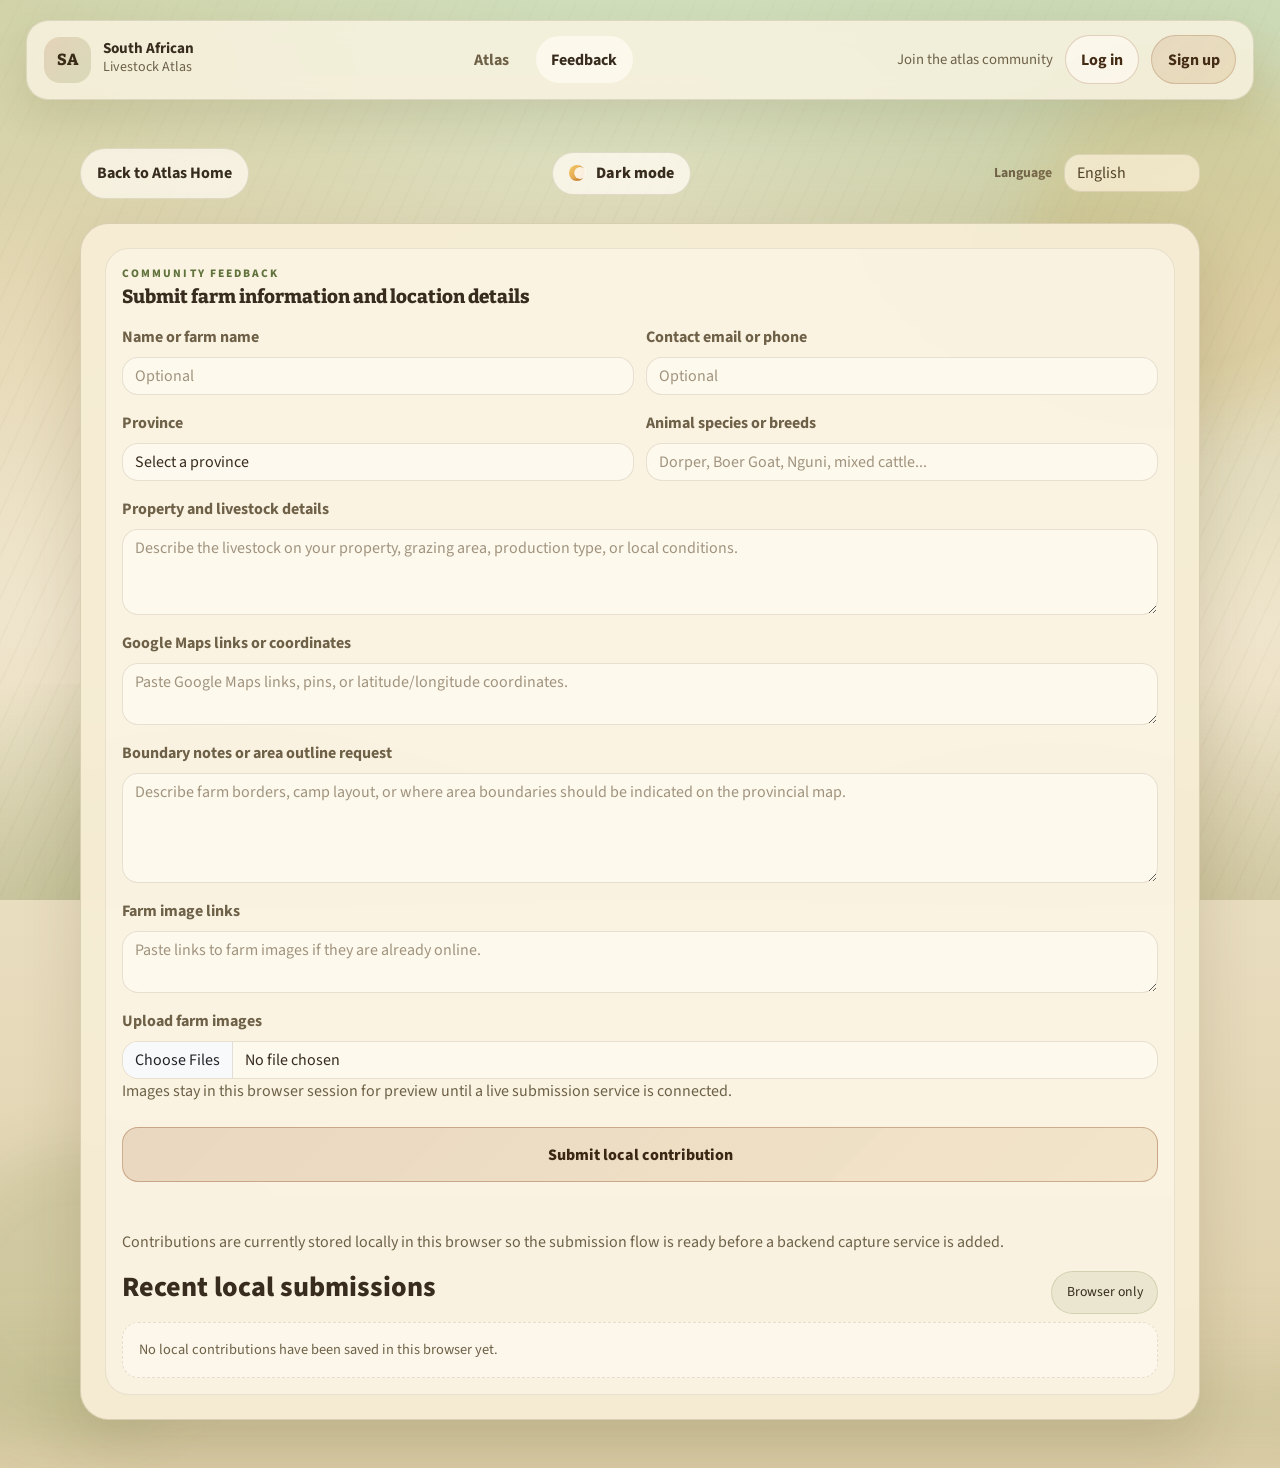
==== feedback.html @ c4646e37 "Initial Commit" ====
<!DOCTYPE html>
<html lang="en">
  <head>
    <meta charset="UTF-8" />
    <meta name="viewport" content="width=device-width, initial-scale=1.0" />
    <title>Community Feedback | South African Livestock Atlas</title>
    <script>
      (() => {
        try {
          const savedTheme = localStorage.getItem("south-african-livestock-atlas-theme");
          const preferredTheme = window.matchMedia && window.matchMedia("(prefers-color-scheme: dark)").matches ? "dark" : "light";
          document.documentElement.dataset.theme = savedTheme === "dark" || (!savedTheme && preferredTheme === "dark") ? "dark" : "light";
        } catch {
          document.documentElement.dataset.theme = window.matchMedia && window.matchMedia("(prefers-color-scheme: dark)").matches ? "dark" : "light";
        }
      })();
    </script>
    <link rel="preconnect" href="https://fonts.googleapis.com" />
    <link rel="preconnect" href="https://fonts.gstatic.com" crossorigin />
    <link
      href="https://fonts.googleapis.com/css2?family=Bitter:wght@500;700;800&family=Source+Sans+3:wght@400;600;700;800&display=swap"
      rel="stylesheet"
    />
    <link
      href="https://cdn.jsdelivr.net/npm/bootstrap@5.3.3/dist/css/bootstrap.min.css"
      rel="stylesheet"
      integrity="sha384-QWTKZyjpPEjISv5WaRU9OFeRpok6YctnYmDr5pNlyT2bRjXh0JMhjY6hW+ALEwIH"
      crossorigin="anonymous"
    />
    <link rel="stylesheet" href="styles.css" />
  </head>
  <body data-page="feedback">
    <div class="page-shell">
      <div class="ambient ambient-a"></div>
      <div class="ambient ambient-b"></div>

      <main class="feedback-page-layout py-4 py-lg-5">
        <div class="feedback-page-actions mb-4">
          <a class="feedback-page-backlink" href="index.html" data-i18n="feedback.backHome">Back to Atlas Home</a>
          <button type="button" class="theme-toggle js-theme-toggle" aria-label="Switch to dark mode">
            <span class="theme-toggle-icon" aria-hidden="true"></span>
            <span class="theme-toggle-label">Dark mode</span>
          </button>
          <div class="language-switcher">
            <label class="language-switcher-label" for="languageSelectFeedback" data-i18n="common.language">Language</label>
            <select id="languageSelectFeedback" class="form-select language-select js-language-select" aria-label="Language selector" data-i18n-aria-label="common.languageSelector">
              <option value="en" data-i18n="common.lang.en">English</option>
              <option value="af" data-i18n="common.lang.af">Afrikaans</option>
            </select>
          </div>
        </div>

        <section class="feedback-page-panel">
          <div class="feedback-card">
            <div class="feedback-header">
              <p class="panel-kicker mb-1" data-i18n="feedback.kicker">Community Feedback</p>
              <h1 class="feedback-title mb-2" data-i18n="feedback.title">Submit farm information and location details</h1>
            </div>

            <form id="feedbackForm" class="feedback-form mt-3">
              <div class="feedback-grid two-up">
                <div>
                  <label class="form-label small-label" for="contributorName" data-i18n="feedback.form.nameLabel">Name or farm name</label>
                  <input id="contributorName" name="contributorName" class="form-control" type="text" placeholder="Optional" data-i18n-placeholder="feedback.form.optionalPlaceholder" />
                </div>
                <div>
                  <label class="form-label small-label" for="contributorContact" data-i18n="feedback.form.contactLabel">Contact email or phone</label>
                  <input id="contributorContact" name="contributorContact" class="form-control" type="text" placeholder="Optional" data-i18n-placeholder="feedback.form.optionalPlaceholder" />
                </div>
              </div>

              <div class="feedback-grid two-up mt-3">
                <div>
                  <label class="form-label small-label" for="feedbackProvince" data-i18n="feedback.form.provinceLabel">Province</label>
                  <select id="feedbackProvince" name="feedbackProvince" class="form-select">
                    <option value="" data-i18n="common.selectProvince">Select a province</option>
                  </select>
                </div>
                <div>
                  <label class="form-label small-label" for="animalSpecies" data-i18n="feedback.form.speciesLabel">Animal species or breeds</label>
                  <input id="animalSpecies" name="animalSpecies" class="form-control" type="text" placeholder="Dorper, Boer Goat, Nguni, mixed cattle..." data-i18n-placeholder="feedback.form.speciesPlaceholder" />
                </div>
              </div>

              <div class="mt-3">
                <label class="form-label small-label" for="propertyDetails" data-i18n="feedback.form.propertyLabel">Property and livestock details</label>
                <textarea id="propertyDetails" name="propertyDetails" class="form-control feedback-textarea" rows="3" placeholder="Describe the livestock on your property, grazing area, production type, or local conditions." data-i18n-placeholder="feedback.form.propertyPlaceholder"></textarea>
              </div>

              <div class="mt-3">
                <label class="form-label small-label" for="mapsLinks" data-i18n="feedback.form.mapsLabel">Google Maps links or coordinates</label>
                <textarea id="mapsLinks" name="mapsLinks" class="form-control feedback-textarea" rows="2" placeholder="Paste Google Maps links, pins, or latitude/longitude coordinates." data-i18n-placeholder="feedback.form.mapsPlaceholder"></textarea>
              </div>

              <div class="mt-3">
                <label class="form-label small-label" for="boundaryNotes" data-i18n="feedback.form.boundaryLabel">Boundary notes or area outline request</label>
                <textarea id="boundaryNotes" name="boundaryNotes" class="form-control feedback-textarea feedback-textarea-tall" rows="4" placeholder="Describe farm borders, camp layout, or where area boundaries should be indicated on the provincial map." data-i18n-placeholder="feedback.form.boundaryPlaceholder"></textarea>
              </div>

              <div class="mt-3">
                <label class="form-label small-label" for="farmImageLinks" data-i18n="feedback.form.imageLinksLabel">Farm image links</label>
                <textarea id="farmImageLinks" name="farmImageLinks" class="form-control feedback-textarea" rows="2" placeholder="Paste links to farm images if they are already online." data-i18n-placeholder="feedback.form.imageLinksPlaceholder"></textarea>
              </div>

              <div class="mt-3">
                <label class="form-label small-label" for="farmImages" data-i18n="feedback.form.uploadLabel">Upload farm images</label>
                <input id="farmImages" name="farmImages" class="form-control" type="file" accept="image/*" multiple />
                <div class="feedback-upload-note" data-i18n="feedback.form.uploadNote">Images stay in this browser session for preview until a live submission service is connected.</div>
                <div id="imagePreview" class="image-preview-grid mt-2"></div>
              </div>

              <div class="feedback-actions mt-3">
                <button type="submit" class="feedback-submit-button" data-i18n="feedback.form.submit">Submit local contribution</button>
                <div id="feedbackStatus" class="feedback-status" aria-live="polite"></div>
              </div>
            </form>

            <div class="feedback-note mt-3" data-i18n="feedback.note">
              Contributions are currently stored locally in this browser so the submission flow is ready before a backend capture service is added.
            </div>

            <div class="feedback-submissions mt-3">
              <div class="feedback-submissions-header">
                <h3 class="feedback-submissions-title mb-0" data-i18n="feedback.recent.title">Recent local submissions</h3>
                <span class="source-badge" data-i18n="common.browserOnly">Browser only</span>
              </div>
              <div id="feedbackSubmissionList" class="feedback-submission-list mt-2"></div>
            </div>
          </div>
        </section>
      </main>
    </div>

    <script src="https://cdn.jsdelivr.net/npm/bootstrap@5.3.3/dist/js/bootstrap.bundle.min.js" crossorigin="anonymous"></script>
    <script src="i18n.js"></script>
    <script src="auth.js"></script>
    <script src="feedback.js"></script>
  </body>
</html>
---- styles.css ----
:root {
  color-scheme: light;
  --bg: #efe5cc;
  --bg-soft: rgba(243, 236, 216, 0.9);
  --panel: rgba(251, 245, 229, 0.88);
  --panel-strong: rgba(246, 237, 213, 0.96);
  --panel-border: rgba(103, 92, 53, 0.2);
  --text: #372c1d;
  --muted: #6e6148;
  --accent: #a55a2a;
  --accent-strong: #844118;
  --secondary: #61733d;
  --secondary-soft: #7b8f4d;
  --highlight: #c8984f;
  --shadow: 0 24px 60px rgba(72, 54, 20, 0.15);
  --province-default: linear-gradient(135deg, rgba(137, 115, 65, 0.16), rgba(255, 255, 255, 0.08));
}

html[data-theme="dark"] {
  color-scheme: dark;
}

* {
  box-sizing: border-box;
}

body {
  margin: 0;
  font-family: "Source Sans 3", sans-serif;
  color: var(--text);
  background:
    radial-gradient(circle at top left, rgba(208, 163, 82, 0.22), transparent 28%),
    radial-gradient(circle at 84% 18%, rgba(122, 146, 73, 0.18), transparent 26%),
    linear-gradient(180deg, #c8d8b0 0%, #e7ddbf 20%, #efe5cc 42%, #ddcea8 100%);
  min-height: 100vh;
  position: relative;
}

body::before {
  content: "";
  position: fixed;
  inset: 0;
  background:
    linear-gradient(180deg, rgba(255, 255, 255, 0.22), transparent 24%),
    repeating-linear-gradient(115deg, rgba(124, 115, 70, 0.045) 0 2px, transparent 2px 18px);
  opacity: 0.65;
  pointer-events: none;
  z-index: -2;
}

body::after {
  content: "";
  position: fixed;
  inset: auto 0 0;
  height: 24vh;
  background:
    radial-gradient(circle at 18% 140%, rgba(100, 122, 58, 0.28), transparent 34%),
    radial-gradient(circle at 82% 120%, rgba(143, 109, 45, 0.18), transparent 28%),
    linear-gradient(180deg, rgba(113, 132, 62, 0) 0%, rgba(113, 132, 62, 0.18) 100%);
  pointer-events: none;
  z-index: -1;
}

.site-layout {
  width: min(96vw, 1800px);
  margin: 0 auto;
}

.page-shell {
  position: relative;
  min-height: 100vh;
  overflow: hidden;
}

.page-shell::before {
  content: "";
  position: absolute;
  inset: auto -5% 1.5rem;
  height: 8rem;
  background: linear-gradient(180deg, rgba(123, 143, 77, 0), rgba(123, 143, 77, 0.18));
  filter: blur(26px);
  pointer-events: none;
}

.ambient {
  position: absolute;
  border-radius: 999px;
  filter: blur(28px);
  opacity: 0.8;
  pointer-events: none;
}

.ambient-a {
  width: 22rem;
  height: 22rem;
  top: 4rem;
  right: -6rem;
  background: rgba(214, 168, 80, 0.22);
}

.ambient-b {
  width: 18rem;
  height: 18rem;
  bottom: 2rem;
  left: -4rem;
  background: rgba(116, 140, 70, 0.2);
}

.hero-card,
.sidebar-card,
.content-card {
  position: relative;
  border: 1px solid var(--panel-border);
  background: var(--panel);
  backdrop-filter: blur(10px);
  box-shadow: var(--shadow);
}

.hero-card {
  border-radius: 2rem;
  padding: 2rem;
  background:
    linear-gradient(135deg, rgba(252, 247, 234, 0.98), rgba(244, 235, 210, 0.9)),
    linear-gradient(0deg, rgba(255, 255, 255, 0.15), rgba(255, 255, 255, 0.15));
}

.eyebrow,
.panel-kicker {
  text-transform: uppercase;
  letter-spacing: 0.18em;
  color: var(--secondary);
  font-size: 0.72rem;
  font-weight: 800;
}

.display-title {
  font-family: "Bitter", serif;
  font-size: clamp(2.2rem, 4vw, 4.8rem);
  line-height: 1.02;
  font-weight: 800;
  max-width: 12ch;
  color: #2f2416;
}

.hero-heading-row {
  display: flex;
  align-items: flex-start;
  justify-content: space-between;
  gap: 1.25rem;
}

.hero-side-column {
  display: flex;
  flex-direction: column;
  align-items: flex-end;
  align-self: stretch;
}

.hero-heading-tools,
.language-switcher {
  display: flex;
  gap: 0.75rem;
  align-items: center;
}

.hero-heading-tools {
  width: 100%;
  flex-wrap: wrap;
  justify-content: flex-end;
}

.theme-toggle {
  display: inline-flex;
  align-items: center;
  gap: 0.65rem;
  padding: 0.78rem 1rem;
  border-radius: 999px;
  border: 1px solid rgba(105, 90, 51, 0.16);
  background: rgba(255, 250, 241, 0.78);
  color: var(--text);
  font-weight: 800;
  line-height: 1;
  transition: border-color 180ms ease, background 180ms ease, transform 180ms ease, box-shadow 180ms ease;
}

.theme-toggle:hover {
  transform: translateY(-1px);
  border-color: rgba(132, 65, 24, 0.3);
  background: rgba(255, 249, 235, 0.95);
  box-shadow: 0 10px 22px rgba(90, 66, 26, 0.08);
}

.theme-toggle:focus-visible {
  outline: 0;
  box-shadow: 0 0 0 0.22rem rgba(165, 90, 42, 0.14);
}

.theme-toggle-icon {
  width: 1rem;
  height: 1rem;
  border-radius: 999px;
  display: inline-block;
  position: relative;
  background: linear-gradient(135deg, #f5cb6a, #d58a35);
  box-shadow: inset -0.2rem -0.12rem 0 rgba(105, 61, 20, 0.16);
}

.theme-toggle[data-next-theme="dark"] .theme-toggle-icon::after {
  content: "";
  position: absolute;
  inset: 0.12rem;
  border-radius: 999px;
  background: rgba(255, 250, 241, 0.9);
  transform: translateX(0.2rem);
}

.theme-toggle[data-next-theme="light"] .theme-toggle-icon {
  background: linear-gradient(135deg, #f4cf74, #e39f3f);
  box-shadow: 0 0 0 0.16rem rgba(243, 195, 83, 0.18);
}

.theme-toggle[data-next-theme="light"] .theme-toggle-icon::after {
  content: "";
  position: absolute;
  inset: -0.18rem;
  border-radius: 999px;
  border: 2px solid rgba(243, 195, 83, 0.38);
}

.language-switcher-label {
  color: var(--muted);
  font-size: 0.86rem;
  font-weight: 700;
}

.language-select {
  min-width: 8.5rem;
}

.hero-feedback-link,
.feedback-callout-link {
  display: inline-flex;
  align-items: center;
  justify-content: center;
  padding: 0.8rem 1rem;
  border-radius: 999px;
  background: linear-gradient(135deg, rgba(165, 90, 42, 0.14), rgba(200, 152, 79, 0.2));
  border: 1px solid rgba(132, 65, 24, 0.28);
  color: #432b15;
  font-weight: 800;
  text-decoration: none;
  white-space: nowrap;
}

.hero-feedback-link:hover,
.feedback-callout-link:hover {
  color: #2f1b0b;
  background: linear-gradient(135deg, rgba(165, 90, 42, 0.22), rgba(200, 152, 79, 0.28));
}

.hero-copy,
.detail-copy,
.note-copy {
  color: var(--muted);
  line-height: 1.7;
}

.hero-metrics {
  display: grid;
  gap: 1rem;
  grid-template-columns: repeat(3, minmax(0, 1fr));
  width: 100%;
}

.hero-metrics--tablet {
  display: none;
}

.feedback-card {
  border-radius: 1.5rem;
  padding: 1rem;
  background: rgba(255, 250, 241, 0.46);
  border: 1px solid rgba(109, 93, 52, 0.12);
}

.feedback-callout-card {
  width: 100%;
  margin-top: auto;
  border-radius: 1.5rem;
  padding: 1rem;
  background:
    linear-gradient(135deg, rgba(244, 234, 207, 0.92), rgba(237, 228, 201, 0.78));
  border: 1px solid rgba(109, 93, 52, 0.14);
}

.service-offer-card {
  width: 100%;
  border-radius: 1.5rem;
  padding: 1rem;
  background:
    linear-gradient(135deg, rgba(247, 239, 218, 0.96), rgba(240, 229, 201, 0.78));
  border: 1px solid rgba(109, 93, 52, 0.14);
}

.service-offer-copy {
  color: var(--muted);
  line-height: 1.65;
}

.service-contact-links {
  display: grid;
  grid-template-columns: repeat(2, minmax(0, 1fr));
  gap: 0.75rem;
}

.service-contact-link {
  display: flex;
  align-items: center;
  gap: 0.85rem;
  padding: 0.9rem 1rem;
  border-radius: 1.15rem;
  text-decoration: none;
  color: var(--text);
  background: rgba(255, 250, 241, 0.82);
  border: 1px solid rgba(105, 90, 51, 0.14);
  transition: transform 180ms ease, border-color 180ms ease, background 180ms ease, box-shadow 180ms ease;
}

.service-contact-link:hover {
  transform: translateY(-1px);
  color: var(--text);
  background: rgba(255, 250, 241, 0.96);
  border-color: rgba(132, 65, 24, 0.24);
  box-shadow: 0 12px 24px rgba(90, 66, 26, 0.08);
}

.service-contact-link:focus-visible {
  outline: 0;
  box-shadow: 0 0 0 0.22rem rgba(165, 90, 42, 0.14);
}

.service-contact-icon {
  display: inline-flex;
  align-items: center;
  justify-content: center;
  width: 2.9rem;
  height: 2.9rem;
  border-radius: 999px;
  background: linear-gradient(135deg, rgba(165, 90, 42, 0.18), rgba(123, 143, 77, 0.16));
  color: #4d371e;
  flex: 0 0 auto;
}

.service-contact-icon svg {
  width: 1.35rem;
  height: 1.35rem;
}

.service-contact-copy {
  display: flex;
  flex-direction: column;
  gap: 0.15rem;
}

.service-contact-copy strong {
  font-weight: 800;
}

.service-contact-copy small {
  color: var(--muted);
  font-size: 0.8rem;
}

.feedback-title {
  font-family: "Bitter", serif;
  font-size: 1.18rem;
  font-weight: 800;
}

.feedback-copy,
.feedback-note,
.feedback-upload-note,
.feedback-submission-meta,
.feedback-submission-copy {
  color: var(--muted);
  line-height: 1.55;
}

.feedback-form {
  display: block;
}

.feedback-grid {
  display: grid;
  gap: 0.75rem;
}

.feedback-grid.two-up {
  grid-template-columns: repeat(2, minmax(0, 1fr));
}

.form-select {
  border-radius: 1rem;
  background: rgba(255, 251, 241, 0.78);
  border: 1px solid rgba(105, 90, 51, 0.16);
  color: var(--text);
}

.form-select option {
  background: #f6efdb;
  color: var(--text);
}

.form-select:focus {
  background: rgba(255, 251, 241, 0.96);
  border-color: rgba(132, 65, 24, 0.42);
  box-shadow: 0 0 0 0.25rem rgba(165, 90, 42, 0.12);
  color: var(--text);
}

.feedback-textarea {
  resize: vertical;
  min-height: 5.2rem;
}

.feedback-textarea-tall {
  min-height: 7.5rem;
}

.feedback-actions {
  display: flex;
  flex-direction: column;
  gap: 0.65rem;
}

.feedback-submit-button {
  padding: 0.9rem 1rem;
  border-radius: 1rem;
  border: 1px solid rgba(132, 65, 24, 0.34);
  background: linear-gradient(135deg, rgba(165, 90, 42, 0.18), rgba(200, 152, 79, 0.16));
  color: #3c2715;
  font-weight: 800;
}

.feedback-submit-button:hover {
  border-color: rgba(132, 65, 24, 0.52);
}

.feedback-status {
  min-height: 1.35rem;
  font-size: 0.86rem;
}

.feedback-status[data-tone="success"] {
  color: #baf7d6;
}

.feedback-status[data-tone="error"] {
  color: #ffb3b3;
}

.image-preview-grid {
  display: grid;
  gap: 0.55rem;
  grid-template-columns: repeat(2, minmax(0, 1fr));
}

.image-preview-card,
.feedback-submission-item {
  border-radius: 1rem;
  padding: 0.75rem 0.85rem;
  background: rgba(255, 250, 241, 0.54);
  border: 1px solid rgba(109, 93, 52, 0.1);
}

.image-preview-name,
.feedback-submissions-title {
  font-weight: 800;
}

.image-preview-meta {
  color: var(--muted);
  font-size: 0.82rem;
  margin-top: 0.25rem;
}

.feedback-submissions-header,
.feedback-submission-top {
  display: flex;
  justify-content: space-between;
  gap: 0.75rem;
  align-items: start;
}

.feedback-submission-list,
.feedback-submission-tags {
  display: grid;
  gap: 0.6rem;
}

.feedback-page-layout {
  width: min(92vw, 1120px);
  margin: 0 auto;
}

.feedback-page-grid {
  display: grid;
  grid-template-columns: minmax(0, 0.9fr) minmax(0, 1.1fr);
  gap: 1.5rem;
}

.feedback-page-intro,
.feedback-page-panel {
  border-radius: 1.8rem;
  padding: 1.5rem;
  border: 1px solid var(--panel-border);
  background: var(--panel-strong);
  backdrop-filter: blur(10px);
  box-shadow: var(--shadow);
}

.feedback-page-actions {
  display: flex;
  gap: 0.75rem;
  flex-wrap: wrap;
  justify-content: space-between;
  align-items: center;
}

.feedback-page-backlink {
  display: inline-flex;
  align-items: center;
  justify-content: center;
  padding: 0.78rem 1rem;
  border-radius: 999px;
  border: 1px solid rgba(109, 93, 52, 0.16);
  background: rgba(255, 250, 241, 0.75);
  color: var(--text);
  font-weight: 700;
  text-decoration: none;
}

.feedback-page-backlink:hover {
  color: #2f1b0b;
  border-color: rgba(132, 65, 24, 0.3);
}

.feedback-tag {
  display: inline-flex;
  width: fit-content;
  padding: 0.28rem 0.55rem;
  border-radius: 999px;
  background: rgba(121, 143, 77, 0.14);
  color: var(--text);
  font-size: 0.75rem;
}

.hero-metrics > div {
  padding: 1rem;
  border-radius: 1.2rem;
  background: linear-gradient(180deg, rgba(255, 250, 239, 0.8), rgba(239, 229, 205, 0.7));
  border: 1px solid rgba(109, 93, 52, 0.12);
}

.metric-value {
  display: block;
  font-size: 1.35rem;
  font-weight: 800;
}

.metric-label {
  display: block;
  margin-top: 0.2rem;
  color: var(--muted);
  font-size: 0.9rem;
}

.main-grid {
  display: grid;
  grid-template-columns: minmax(320px, 390px) minmax(0, 1fr);
  gap: 1.75rem;
}

.sidebar-card,
.content-card {
  border-radius: 1.8rem;
  padding: 1.5rem;
}

.sidebar-card {
  background:
    linear-gradient(180deg, rgba(251, 246, 233, 0.96), rgba(245, 236, 214, 0.9));
}

.content-card {
  background:
    linear-gradient(180deg, rgba(252, 247, 236, 0.96), rgba(242, 233, 210, 0.9));
}

.sidebar-header,
.content-topbar {
  display: flex;
  justify-content: space-between;
  gap: 1rem;
  align-items: flex-start;
}

.panel-title,
.detail-title {
  font-family: "Bitter", serif;
  font-size: 1.3rem;
  font-weight: 800;
}

.selection-pill,
.status-chip,
.source-badge {
  padding: 0.65rem 0.9rem;
  border-radius: 999px;
  background: rgba(121, 143, 77, 0.12);
  border: 1px solid rgba(98, 116, 58, 0.18);
  font-size: 0.86rem;
  color: var(--text);
  white-space: nowrap;
}

.small-label {
  color: var(--muted);
  font-weight: 700;
}

.form-control {
  border-radius: 1rem;
  background: rgba(255, 250, 241, 0.8);
  border: 1px solid rgba(105, 90, 51, 0.16);
  color: var(--text);
}

.form-control:focus {
  background: rgba(255, 252, 244, 0.95);
  border-color: rgba(132, 65, 24, 0.42);
  box-shadow: 0 0 0 0.25rem rgba(165, 90, 42, 0.12);
  color: var(--text);
}

.form-control::placeholder {
  color: rgba(93, 74, 46, 0.58);
}

.breed-list-dropdown {
  position: relative;
}

.breed-list-details {
  border-radius: 1.35rem;
  border: 1px solid rgba(105, 90, 51, 0.12);
  background: rgba(255, 250, 241, 0.56);
  box-shadow: inset 0 0 0 1px rgba(255, 255, 255, 0.36);
  overflow: hidden;
}

.breed-list-details[open] {
  background: linear-gradient(180deg, rgba(255, 250, 241, 0.8), rgba(244, 233, 203, 0.72));
}

.breed-list-summary {
  display: flex;
  align-items: center;
  justify-content: space-between;
  gap: 1rem;
  padding: 0.95rem 1rem;
  cursor: pointer;
  list-style: none;
  user-select: none;
}

.breed-list-summary::-webkit-details-marker {
  display: none;
}

.breed-list-summary-copy {
  display: grid;
  gap: 0.1rem;
  min-width: 0;
}

.breed-list-summary-title {
  font-weight: 800;
  color: #3a2b18;
  font-size: 0.95rem;
}

.breed-list-summary-subtitle {
  color: var(--muted);
  font-size: 0.8rem;
}

.breed-list-summary-state {
  flex: 0 0 auto;
  padding: 0.45rem 0.75rem;
  border-radius: 999px;
  border: 1px solid rgba(98, 116, 58, 0.18);
  background: rgba(121, 143, 77, 0.12);
  color: var(--text);
  font-size: 0.82rem;
  font-weight: 800;
}

.breed-list-summary::after {
  content: "";
  width: 0.65rem;
  height: 0.65rem;
  margin-left: -0.25rem;
  border-right: 2px solid rgba(58, 43, 24, 0.72);
  border-bottom: 2px solid rgba(58, 43, 24, 0.72);
  transform: rotate(45deg);
  transition: transform 180ms ease;
}

.breed-list-details[open] .breed-list-summary::after {
  transform: rotate(225deg);
}

.breed-list-panel {
  max-height: 36rem;
  overflow: auto;
  padding: 0 1rem 1rem;
}

.breed-list-panel::-webkit-scrollbar {
  width: 8px;
}

.breed-list-panel::-webkit-scrollbar-thumb {
  background: rgba(120, 101, 58, 0.22);
  border-radius: 999px;
}

.breed-list-panel .breed-list {
  max-height: none;
  padding-right: 0;
}

.filter-row {
  display: flex;
  flex-wrap: wrap;
  gap: 0.65rem;
}

.filter-chip {
  border: 1px solid rgba(105, 90, 51, 0.14);
  background: rgba(255, 249, 238, 0.72);
  color: var(--text);
  padding: 0.65rem 0.9rem;
  border-radius: 999px;
  font-weight: 700;
}

.filter-chip.active {
  background: rgba(121, 143, 77, 0.16);
  border-color: rgba(98, 116, 58, 0.34);
  color: #33411d;
}

.breed-list {
  display: grid;
  gap: 0.85rem;
  max-height: 60vh;
  overflow: auto;
  padding-right: 0.25rem;
}

.breed-list::-webkit-scrollbar {
  width: 8px;
}

.breed-list::-webkit-scrollbar-thumb {
  background: rgba(120, 101, 58, 0.28);
  border-radius: 999px;
}

.breed-card {
  border-radius: 1.2rem;
  padding: 1rem;
  background: linear-gradient(180deg, rgba(255, 251, 243, 0.82), rgba(245, 235, 211, 0.68));
  border: 1px solid rgba(105, 90, 51, 0.12);
  cursor: pointer;
  transition: transform 180ms ease, border-color 180ms ease, background 180ms ease, box-shadow 180ms ease;
}

.breed-card:hover {
  transform: translateY(-2px);
  border-color: rgba(132, 65, 24, 0.24);
  box-shadow: 0 14px 28px rgba(90, 66, 26, 0.1);
}

.breed-card.active {
  background: linear-gradient(180deg, rgba(236, 222, 187, 0.92), rgba(241, 232, 209, 0.82));
  border-color: rgba(132, 65, 24, 0.34);
  box-shadow: inset 0 0 0 1px rgba(132, 65, 24, 0.12);
}

.breed-card-top {
  display: flex;
  justify-content: space-between;
  gap: 1rem;
  align-items: start;
}

.breed-name {
  font-size: 1rem;
  font-weight: 800;
  margin-bottom: 0.15rem;
}

.breed-meta,
.province-count,
.empty-state {
  color: var(--muted);
  font-size: 0.9rem;
}

.breed-controls {
  display: flex;
  gap: 0.5rem;
  align-items: center;
}

.breed-trigger {
  display: inline-flex;
  align-items: center;
  justify-content: center;
  min-width: 4.7rem;
  padding: 0.5rem 0.7rem;
  border-radius: 999px;
  border: 1px solid rgba(105, 90, 51, 0.14);
  background: rgba(255, 250, 241, 0.82);
  color: var(--text);
  font-size: 0.78rem;
  font-weight: 800;
  letter-spacing: 0.05em;
  text-transform: uppercase;
}

.color-input {
  width: 2.7rem;
  height: 2.2rem;
  padding: 0.15rem;
  border: 1px solid rgba(105, 90, 51, 0.18);
  border-radius: 0.7rem;
  background: transparent;
}

.breed-summary {
  color: var(--muted);
  font-size: 0.92rem;
  line-height: 1.55;
  margin: 0.75rem 0;
}

.province-tags {
  display: flex;
  flex-wrap: wrap;
  gap: 0.45rem;
}

.province-tag {
  display: inline-flex;
  align-items: center;
  gap: 0.3rem;
  padding: 0.35rem 0.55rem;
  border-radius: 999px;
  background: rgba(121, 143, 77, 0.1);
  color: var(--text);
  font-size: 0.78rem;
}

.note-card,
.province-detail-card,
.source-card {
  border-radius: 1.4rem;
  padding: 1rem;
  background: rgba(255, 250, 241, 0.58);
  border: 1px solid rgba(105, 90, 51, 0.12);
}

.note-title {
  font-size: 1rem;
  font-weight: 800;
  margin-bottom: 0.55rem;
}

.map-and-detail {
  display: grid;
  grid-template-columns: minmax(0, 1.45fr) minmax(300px, 360px);
  gap: 1.5rem;
  align-items: start;
}

.map-stage {
  min-height: 680px;
  border-radius: 1.6rem;
  padding: 1.15rem 1.2rem 1rem;
  background:
    linear-gradient(180deg, #e6d7af 0%, #eadfc0 14%, #efe6cf 100%);
  border: 1px solid rgba(121, 105, 58, 0.22);
  box-shadow: inset 0 0 0 1px rgba(255, 255, 255, 0.3);
}

.map-frame {
  position: relative;
  min-height: 640px;
  width: min(100%, 880px);
  margin: 0 auto;
  border-radius: 1rem;
  overflow: hidden;
  background: linear-gradient(180deg, #eef0df 0%, #efe7d3 42%, #eadfca 100%);
  border: 1px solid rgba(137, 118, 71, 0.24);
}

.map-frame::before {
  content: "";
  position: absolute;
  inset: 0;
  background:
    linear-gradient(180deg, rgba(189, 215, 177, 0.28), rgba(241, 233, 212, 0.22) 22%, rgba(229, 217, 184, 0.38) 100%),
    repeating-linear-gradient(135deg, rgba(142, 131, 87, 0.045) 0 2px, transparent 2px 22px),
    radial-gradient(circle at 74% 10%, rgba(214, 229, 216, 0.38), transparent 26%);
  z-index: 0;
}
.map-svg {
  display: block;
  width: 100%;
  height: auto;
  position: relative;
  z-index: 1;
}

.map-helper {
  margin-top: 0.85rem;
  color: rgba(73, 60, 38, 0.82);
  text-align: center;
  font-size: 0.88rem;
}

.province-drilldown {
  border-radius: 1.4rem;
  padding: 1rem;
  background: rgba(255, 250, 241, 0.58);
  border: 1px solid rgba(105, 90, 51, 0.12);
}

.drilldown-header {
  display: flex;
  justify-content: space-between;
  gap: 1rem;
  align-items: flex-start;
}

.drilldown-copy {
  max-width: 72ch;
}

.return-map-button {
  padding: 0.75rem 1rem;
  border-radius: 999px;
  border: 1px solid rgba(105, 90, 51, 0.14);
  background: rgba(255, 250, 241, 0.8);
  color: var(--text);
  font-weight: 700;
  transition: border-color 180ms ease, background 180ms ease, opacity 180ms ease;
}

.return-map-button-overlay {
  position: absolute;
  top: 1rem;
  right: 1rem;
  z-index: 2;
  box-shadow: 0 10px 24px rgba(72, 54, 20, 0.12);
}

.return-map-button:hover:not(:disabled) {
  border-color: rgba(132, 65, 24, 0.3);
  background: rgba(165, 90, 42, 0.1);
}

.return-map-button:disabled {
  opacity: 0.45;
  cursor: not-allowed;
}

.province-selector {
  display: grid;
  grid-template-columns: repeat(3, minmax(0, 1fr));
  gap: 0.75rem;
}

.province-selector-chip {
  text-align: left;
  padding: 0.9rem 1rem;
  border-radius: 1rem;
  border: 1px solid rgba(105, 90, 51, 0.14);
  background: rgba(255, 250, 241, 0.78);
  color: var(--text);
  transition: transform 180ms ease, border-color 180ms ease, background 180ms ease;
}

.province-selector-chip:hover {
  transform: translateY(-2px);
  border-color: rgba(132, 65, 24, 0.24);
}

.province-selector-chip.active {
  background: rgba(121, 143, 77, 0.16);
  border-color: rgba(98, 116, 58, 0.3);
  box-shadow: inset 0 0 0 1px rgba(98, 116, 58, 0.14);
}

.province-selector-chip span,
.province-selector-chip strong {
  display: block;
}

.province-selector-chip span {
  color: var(--muted);
  font-size: 0.78rem;
  margin-bottom: 0.2rem;
}

.province-group {
  cursor: pointer;
  outline: none;
  transition: opacity 180ms ease;
}

.province-group:focus,
.province-group:focus-visible {
  outline: none;
}

.province-group.dimmed {
  opacity: 0.18;
}

.province-group.focused {
  opacity: 1;
}

.province-group:hover .province-default-fill,
.province-group:hover .province-segment,
.province-group.active .province-default-fill,
.province-group.active .province-segment {
  filter: brightness(0.9) saturate(0.96);
}

.province-outline {
  fill: rgba(255, 249, 236, 0.2);
  stroke: #8d855f;
  stroke-width: 2.2;
  stroke-linejoin: round;
  transition: fill 180ms ease, stroke 180ms ease, filter 180ms ease;
}

.province-group:hover .province-outline,
.province-group.active .province-outline {
  stroke: transparent;
  filter: none;
}

.province-default-fill {
  opacity: 0.97;
}

.province-segment {
  opacity: 0.9;
}

.province-name {
  fill: #58482f;
  font-size: 16px;
  font-weight: 800;
  text-anchor: middle;
  pointer-events: none;
  letter-spacing: 0.04em;
}

.province-name.small {
  font-size: 11px;
}

.province-name.tiny {
  font-size: 8px;
}

.province-percent {
  fill: #2f3119;
  font-size: 12px;
  font-weight: 800;
  text-anchor: middle;
  pointer-events: none;
  paint-order: stroke;
  stroke: rgba(250, 245, 233, 0.92);
  stroke-width: 4px;
  stroke-linejoin: round;
}

.province-percent.small {
  font-size: 11px;
}

.province-percent.tiny {
  font-size: 9px;
}

.province-hover-target {
  fill: transparent;
  stroke: transparent;
}

.map-context-label {
  fill: rgba(109, 95, 61, 0.76);
  font-size: 14px;
  font-weight: 700;
  letter-spacing: 0.12em;
  text-anchor: middle;
  pointer-events: none;
}

.map-context-label.small {
  font-size: 11px;
}

.map-context-label.tiny {
  font-size: 9px;
}

.map-context-label.vertical {
  writing-mode: vertical-rl;
  text-orientation: mixed;
}

.detail-stack {
  display: grid;
  gap: 1rem;
}

.legend-list,
.source-list {
  display: grid;
  gap: 0.7rem;
}

.legend-item,
.source-item {
  display: flex;
  align-items: center;
  gap: 0.75rem;
  padding: 0.7rem 0.8rem;
  border-radius: 1rem;
  background: rgba(255, 250, 241, 0.76);
  border: 1px solid rgba(105, 90, 51, 0.1);
}

.legend-swatch {
  width: 0.9rem;
  height: 0.9rem;
  border-radius: 999px;
  flex: 0 0 auto;
}

.legend-copy strong,
.source-item a {
  color: var(--text);
}

.legend-copy span {
  display: block;
  color: var(--muted);
  font-size: 0.86rem;
}

.source-item {
  align-items: start;
}

.source-link {
  color: #664115;
  text-decoration: none;
  font-weight: 700;
}

.source-link:hover {
  color: #43270d;
  text-decoration: underline;
}

.source-text {
  color: var(--muted);
  font-size: 0.92rem;
  line-height: 1.55;
}

.empty-state {
  padding: 1rem;
  border-radius: 1rem;
  background: rgba(255, 250, 241, 0.68);
  border: 1px dashed rgba(105, 90, 51, 0.16);
}

html[data-theme="dark"] body {
  color: #eef0e3;
  background:
    radial-gradient(circle at top left, rgba(191, 141, 56, 0.2), transparent 26%),
    radial-gradient(circle at 82% 16%, rgba(105, 132, 67, 0.2), transparent 24%),
    linear-gradient(180deg, #1a2318 0%, #20291d 18%, #2b2619 48%, #171811 100%);
}

html[data-theme="dark"] body::before {
  background:
    linear-gradient(180deg, rgba(255, 255, 255, 0.04), transparent 20%),
    repeating-linear-gradient(115deg, rgba(196, 168, 96, 0.035) 0 2px, transparent 2px 18px);
  opacity: 0.7;
}

html[data-theme="dark"] body::after {
  background:
    radial-gradient(circle at 18% 140%, rgba(102, 128, 63, 0.32), transparent 34%),
    radial-gradient(circle at 82% 120%, rgba(147, 111, 48, 0.18), transparent 28%),
    linear-gradient(180deg, rgba(113, 132, 62, 0) 0%, rgba(73, 86, 41, 0.26) 100%);
}

html[data-theme="dark"] .page-shell::before {
  background: linear-gradient(180deg, rgba(123, 143, 77, 0), rgba(95, 117, 51, 0.22));
}

html[data-theme="dark"] .ambient-a {
  background: rgba(178, 133, 52, 0.22);
}

html[data-theme="dark"] .ambient-b {
  background: rgba(85, 108, 49, 0.24);
}

html[data-theme="dark"] .hero-card,
html[data-theme="dark"] .sidebar-card,
html[data-theme="dark"] .content-card,
html[data-theme="dark"] .feedback-page-intro,
html[data-theme="dark"] .feedback-page-panel {
  border-color: rgba(203, 186, 135, 0.12);
  box-shadow: 0 24px 60px rgba(0, 0, 0, 0.28);
}

html[data-theme="dark"] .hero-card {
  background: linear-gradient(135deg, rgba(39, 43, 30, 0.94), rgba(55, 46, 30, 0.9));
}

html[data-theme="dark"] .sidebar-card {
  background: linear-gradient(180deg, rgba(31, 37, 28, 0.94), rgba(45, 39, 29, 0.9));
}

html[data-theme="dark"] .content-card {
  background: linear-gradient(180deg, rgba(36, 41, 31, 0.94), rgba(48, 43, 31, 0.9));
}

html[data-theme="dark"] .feedback-page-intro,
html[data-theme="dark"] .feedback-page-panel,
html[data-theme="dark"] .feedback-card,
html[data-theme="dark"] .feedback-callout-card,
html[data-theme="dark"] .hero-metrics > div,
html[data-theme="dark"] .breed-card,
html[data-theme="dark"] .note-card,
html[data-theme="dark"] .province-detail-card,
html[data-theme="dark"] .source-card,
html[data-theme="dark"] .province-drilldown,
html[data-theme="dark"] .legend-item,
html[data-theme="dark"] .source-item,
html[data-theme="dark"] .image-preview-card,
html[data-theme="dark"] .feedback-submission-item,
html[data-theme="dark"] .feedback-page-backlink,
html[data-theme="dark"] .theme-toggle,
html[data-theme="dark"] .selection-pill,
html[data-theme="dark"] .status-chip,
html[data-theme="dark"] .source-badge,
html[data-theme="dark"] .breed-trigger,
html[data-theme="dark"] .province-selector-chip,
html[data-theme="dark"] .filter-chip,
html[data-theme="dark"] .feedback-tag {
  color: #eef0e3;
  border-color: rgba(208, 190, 135, 0.14);
}

html[data-theme="dark"] .feedback-card,
html[data-theme="dark"] .feedback-callout-card,
html[data-theme="dark"] .hero-metrics > div,
html[data-theme="dark"] .breed-card,
html[data-theme="dark"] .note-card,
html[data-theme="dark"] .province-detail-card,
html[data-theme="dark"] .source-card,
html[data-theme="dark"] .province-drilldown,
html[data-theme="dark"] .legend-item,
html[data-theme="dark"] .source-item,
html[data-theme="dark"] .image-preview-card,
html[data-theme="dark"] .feedback-submission-item,
html[data-theme="dark"] .feedback-page-backlink,
html[data-theme="dark"] .theme-toggle,
html[data-theme="dark"] .selection-pill,
html[data-theme="dark"] .status-chip,
html[data-theme="dark"] .source-badge,
html[data-theme="dark"] .breed-trigger,
html[data-theme="dark"] .province-selector-chip,
html[data-theme="dark"] .filter-chip {
  background: rgba(46, 51, 37, 0.82);
}

html[data-theme="dark"] .feedback-callout-card {
  background: linear-gradient(135deg, rgba(69, 61, 37, 0.92), rgba(43, 52, 34, 0.9));
}

html[data-theme="dark"] .service-offer-card {
  background: linear-gradient(135deg, rgba(69, 61, 37, 0.92), rgba(43, 52, 34, 0.9));
}

html[data-theme="dark"] .service-contact-link {
  color: #f4edd9;
  background: rgba(41, 46, 31, 0.72);
  border-color: rgba(188, 145, 69, 0.22);
}

html[data-theme="dark"] .service-contact-link:hover {
  color: #fff8e9;
  background: rgba(53, 60, 38, 0.9);
  border-color: rgba(214, 179, 103, 0.26);
}

html[data-theme="dark"] .service-contact-icon {
  color: #f5e7be;
  background: linear-gradient(135deg, rgba(160, 100, 40, 0.28), rgba(118, 141, 64, 0.22));
}

html[data-theme="dark"] .service-contact-copy small {
  color: #d4ceb8;
}

html[data-theme="dark"] .breed-card.active,
html[data-theme="dark"] .province-selector-chip.active,
html[data-theme="dark"] .filter-chip.active {
  background: rgba(104, 121, 59, 0.28);
  border-color: rgba(167, 187, 96, 0.3);
  box-shadow: inset 0 0 0 1px rgba(172, 191, 104, 0.12);
}

html[data-theme="dark"] .breed-card:hover,
html[data-theme="dark"] .province-selector-chip:hover,
html[data-theme="dark"] .filter-chip:hover,
html[data-theme="dark"] .theme-toggle:hover {
  border-color: rgba(194, 149, 67, 0.28);
  box-shadow: 0 14px 28px rgba(0, 0, 0, 0.18);
}

html[data-theme="dark"] .hero-feedback-link,
html[data-theme="dark"] .feedback-callout-link,
html[data-theme="dark"] .feedback-submit-button,
html[data-theme="dark"] .return-map-button {
  color: #f4edd9;
  border-color: rgba(188, 145, 69, 0.32);
  background: linear-gradient(135deg, rgba(140, 88, 33, 0.22), rgba(103, 124, 55, 0.18));
}

html[data-theme="dark"] .hero-feedback-link:hover,
html[data-theme="dark"] .feedback-callout-link:hover,
html[data-theme="dark"] .feedback-submit-button:hover,
html[data-theme="dark"] .return-map-button:hover:not(:disabled) {
  color: #fff8e9;
  background: linear-gradient(135deg, rgba(160, 100, 40, 0.28), rgba(118, 141, 64, 0.22));
}

html[data-theme="dark"] .form-control,
html[data-theme="dark"] .form-select {
  color: #eef0e3;
  background: rgba(30, 35, 28, 0.9);
  border-color: rgba(208, 190, 135, 0.14);
}

html[data-theme="dark"] .form-control:focus,
html[data-theme="dark"] .form-select:focus {
  color: #eef0e3;
  background: rgba(36, 42, 33, 0.96);
  border-color: rgba(194, 149, 67, 0.34);
  box-shadow: 0 0 0 0.25rem rgba(165, 123, 52, 0.14);
}

html[data-theme="dark"] .form-control::placeholder {
  color: rgba(226, 220, 196, 0.46);
}

html[data-theme="dark"] .form-select option {
  background: #21251c;
}

html[data-theme="dark"] .map-stage {
  background: linear-gradient(180deg, #40351e 0%, #342e22 14%, #2a2d24 100%);
  border-color: rgba(188, 171, 119, 0.18);
}

html[data-theme="dark"] .map-frame {
  background: linear-gradient(180deg, #2f3b30 0%, #3b3728 44%, #2d2b22 100%);
  border-color: rgba(188, 171, 119, 0.18);
}

html[data-theme="dark"] .map-frame::before {
  background:
    linear-gradient(180deg, rgba(94, 118, 78, 0.24), rgba(76, 66, 43, 0.18) 26%, rgba(50, 53, 41, 0.34) 100%),
    repeating-linear-gradient(135deg, rgba(209, 190, 129, 0.03) 0 2px, transparent 2px 22px),
    radial-gradient(circle at 74% 10%, rgba(203, 217, 183, 0.12), transparent 26%);
}

html[data-theme="dark"] .map-helper,
html[data-theme="dark"] .hero-copy,
html[data-theme="dark"] .detail-copy,
html[data-theme="dark"] .note-copy,
html[data-theme="dark"] .feedback-copy,
html[data-theme="dark"] .feedback-note,
html[data-theme="dark"] .feedback-upload-note,
html[data-theme="dark"] .feedback-submission-meta,
html[data-theme="dark"] .feedback-submission-copy,
html[data-theme="dark"] .small-label,
html[data-theme="dark"] .breed-meta,
html[data-theme="dark"] .province-count,
html[data-theme="dark"] .empty-state,
html[data-theme="dark"] .source-text,
html[data-theme="dark"] .metric-label,
html[data-theme="dark"] .province-selector-chip span,
html[data-theme="dark"] .legend-copy span,
html[data-theme="dark"] .image-preview-meta,
html[data-theme="dark"] .language-switcher-label {
  color: #c8c6b5;
}

html[data-theme="dark"] .display-title,
html[data-theme="dark"] .panel-title,
html[data-theme="dark"] .detail-title,
html[data-theme="dark"] .feedback-title,
html[data-theme="dark"] .note-title,
html[data-theme="dark"] .breed-name,
html[data-theme="dark"] .metric-value,
html[data-theme="dark"] .image-preview-name,
html[data-theme="dark"] .feedback-submissions-title,
html[data-theme="dark"] .legend-copy strong,
html[data-theme="dark"] .source-item a {
  color: #f3eedf;
}

html[data-theme="dark"] .source-link {
  color: #f0ce80;
}

html[data-theme="dark"] .source-link:hover {
  color: #ffe8b5;
}

html[data-theme="dark"] .province-tag {
  background: rgba(104, 121, 59, 0.16);
  color: #edf0e0;
}

html[data-theme="dark"] .province-outline {
  fill: rgba(255, 245, 219, 0.07);
  stroke: #b2a06c;
}

html[data-theme="dark"] .province-group:hover .province-outline,
html[data-theme="dark"] .province-group.active .province-outline {
  stroke: transparent;
  filter: none;
}

html[data-theme="dark"] .province-group:hover .province-default-fill,
html[data-theme="dark"] .province-group:hover .province-segment,
html[data-theme="dark"] .province-group.active .province-default-fill,
html[data-theme="dark"] .province-group.active .province-segment {
  filter: brightness(0.88) saturate(0.96);
}

html[data-theme="dark"] .province-name {
  fill: #f1ead9;
}

html[data-theme="dark"] .province-percent {
  fill: #f7e5aa;
  stroke: rgba(35, 37, 26, 0.9);
}

html[data-theme="dark"] .map-context-label {
  fill: rgba(227, 218, 191, 0.58);
}

@media (max-width: 1199.98px) {
  .main-grid,
  .map-and-detail,
  .feedback-page-grid {
    grid-template-columns: 1fr;
  }

  .map-stage {
    min-height: 580px;
  }

  .map-frame {
    width: min(100%, 760px);
  }

  .province-selector {
    grid-template-columns: repeat(2, minmax(0, 1fr));
  }

  .feedback-grid.two-up,
  .image-preview-grid {
    grid-template-columns: 1fr;
  }
}

@media (max-width: 1499.98px) {
  .hero-metrics--desktop {
    display: none;
  }

  .hero-metrics--tablet {
    display: grid;
  }

  .service-contact-links {
    grid-template-columns: 1fr;
  }
}

@media (max-width: 991.98px) {
  .hero-metrics--tablet {
    display: none;
  }

  .hero-metrics--desktop {
    display: grid;
  }
}

@media (max-width: 767.98px) {
  .hero-card,
  .sidebar-card,
  .content-card {
    padding: 1.2rem;
    border-radius: 1.4rem;
  }

  .hero-metrics {
    width: 100%;
    grid-template-columns: 1fr;
  }

  .hero-metrics--tablet {
    display: none;
  }

  .hero-metrics--desktop {
    display: grid;
  }

  .sidebar-header,
  .content-topbar {
    flex-direction: column;
  }

  .hero-heading-row {
    flex-direction: column;
  }

  .hero-side-column {
    align-items: stretch;
    align-self: auto;
  }

  .feedback-callout-card {
    margin-top: 0;
  }

  .hero-heading-tools,
  .language-switcher,
  .feedback-page-actions {
    width: 100%;
    justify-content: flex-start;
    flex-direction: column;
    align-items: flex-start;
  }

  .service-contact-links {
    grid-template-columns: 1fr;
  }

  .drilldown-header {
    flex-direction: column;
  }

  .map-stage,
  .map-frame {
    min-height: 480px;
  }

  .province-selector {
    grid-template-columns: 1fr;
  }

  .return-map-button-overlay {
    top: 0.75rem;
    right: 0.75rem;
    padding: 0.65rem 0.9rem;
  }

  .feedback-submissions-header,
  .feedback-submission-top {
    flex-direction: column;
  }

  .province-name {
    font-size: 13px;
  }

  .province-name.small {
    font-size: 11px;
  }

  .province-percent {
    font-size: 10px;
  }

  .province-percent.small,
  .province-percent.tiny {
    font-size: 8px;
  }
}

.site-auth-header {
  width: min(96vw, 1800px);
  margin: 1.25rem auto 0;
  position: relative;
  z-index: 3;
}

.site-auth-header-inner {
  display: flex;
  align-items: center;
  justify-content: space-between;
  gap: 1rem;
  padding: 0.9rem 1.1rem;
  border-radius: 1.4rem;
  border: 1px solid rgba(103, 92, 53, 0.16);
  background: rgba(251, 245, 229, 0.78);
  backdrop-filter: blur(10px);
  box-shadow: 0 18px 40px rgba(72, 54, 20, 0.1);
}

.site-auth-brand {
  display: inline-flex;
  align-items: center;
  gap: 0.8rem;
  color: var(--text);
  text-decoration: none;
}

.site-auth-brand strong,
.site-auth-brand small {
  display: block;
}

.site-auth-brand strong {
  font-size: 0.95rem;
  line-height: 1.05;
}

.site-auth-brand small {
  color: var(--muted);
}

.site-auth-brand-mark {
  display: inline-flex;
  align-items: center;
  justify-content: center;
  width: 2.9rem;
  height: 2.9rem;
  border-radius: 1rem;
  background: linear-gradient(135deg, rgba(165, 90, 42, 0.18), rgba(121, 143, 77, 0.22));
  color: #3a2b18;
  font-family: "Bitter", serif;
  font-weight: 800;
}

.site-auth-nav,
.site-auth-tools,
.auth-inline-tools {
  display: flex;
  align-items: center;
  gap: 0.75rem;
}

.site-auth-nav-link,
.site-auth-action {
  display: inline-flex;
  align-items: center;
  justify-content: center;
  padding: 0.72rem 0.95rem;
  border-radius: 999px;
  text-decoration: none;
  font-weight: 700;
}

.site-auth-nav-link {
  color: var(--muted);
}

.site-auth-nav-link.active,
.site-auth-nav-link:hover {
  color: var(--text);
  background: rgba(255, 250, 241, 0.78);
}

.site-auth-guest-copy {
  color: var(--muted);
  font-size: 0.92rem;
}

.site-auth-action {
  border: 1px solid rgba(132, 65, 24, 0.22);
  color: #432b15;
  background: linear-gradient(135deg, rgba(165, 90, 42, 0.14), rgba(200, 152, 79, 0.2));
}

.site-auth-action-secondary {
  background: rgba(255, 250, 241, 0.7);
}

.site-auth-user-menu {
  position: relative;
}

.site-auth-user-button {
  display: inline-flex;
  align-items: center;
  gap: 0.75rem;
  padding: 0.45rem 0.55rem;
  border-radius: 999px;
  border: 1px solid rgba(132, 65, 24, 0.18);
  background: rgba(255, 250, 241, 0.78);
  color: var(--text);
}

.site-auth-user-copy {
  display: grid;
  text-align: left;
  line-height: 1.1;
}

.site-auth-user-copy small {
  color: var(--muted);
}

.auth-avatar {
  width: 2.8rem;
  height: 2.8rem;
  border-radius: 999px;
  object-fit: cover;
  flex: 0 0 auto;
}

.auth-avatar-fallback {
  display: inline-flex;
  align-items: center;
  justify-content: center;
  background: linear-gradient(135deg, #ba7d47, #72854c);
  color: #fff9ef;
  font-weight: 800;
  letter-spacing: 0.06em;
}

.site-auth-dropdown {
  position: absolute;
  top: calc(100% + 0.65rem);
  right: 0;
  min-width: 13rem;
  padding: 0.45rem;
  border-radius: 1rem;
  border: 1px solid rgba(103, 92, 53, 0.16);
  background: rgba(251, 245, 229, 0.96);
  box-shadow: 0 18px 32px rgba(72, 54, 20, 0.16);
}

.site-auth-dropdown-link {
  display: flex;
  width: 100%;
  align-items: center;
  padding: 0.75rem 0.8rem;
  border-radius: 0.8rem;
  color: var(--text);
  background: transparent;
  border: 0;
  text-decoration: none;
  text-align: left;
}

.site-auth-dropdown-link:hover {
  background: rgba(121, 143, 77, 0.12);
}

.site-auth-dropdown-button {
  cursor: pointer;
}

.auth-page-layout {
  width: min(92vw, 1260px);
  margin: 0 auto;
}

.auth-page-panel {
  border-radius: 1.8rem;
  padding: 1.6rem;
  border: 1px solid var(--panel-border);
  background: var(--panel-strong);
  backdrop-filter: blur(10px);
  box-shadow: var(--shadow);
}

.auth-page-panel-wide {
  padding: 2rem;
}

.auth-page-grid,
.profile-page-grid {
  display: grid;
  grid-template-columns: minmax(0, 0.9fr) minmax(360px, 0.95fr);
  gap: 1.5rem;
  align-items: start;
}

.auth-page-copy {
  padding: 0.5rem 0.25rem;
}

.auth-display-title {
  max-width: 10ch;
}

.auth-form-card,
.profile-summary-card {
  border-radius: 1.4rem;
  padding: 1.15rem;
  background: rgba(255, 250, 241, 0.58);
  border: 1px solid rgba(105, 90, 51, 0.12);
}

.auth-form-grid {
  display: grid;
  gap: 1rem;
}

.auth-form-footnote {
  margin-top: 1rem;
  color: var(--muted);
}

.auth-form-footnote a {
  color: #664115;
  font-weight: 700;
}

.auth-page-header {
  display: flex;
  align-items: flex-start;
  justify-content: space-between;
  gap: 1rem;
}

.profile-summary-card {
  display: grid;
  gap: 1rem;
}

.profile-summary-avatar-wrap {
  display: flex;
}

.profile-summary-avatar {
  width: 5.4rem;
  height: 5.4rem;
}

.profile-summary-meta {
  color: var(--muted);
  line-height: 1.6;
}

.developer-panel {
  border-radius: 1.6rem;
  padding: 1.25rem;
  background: rgba(255, 250, 241, 0.52);
  border: 1px solid rgba(105, 90, 51, 0.12);
}

.developer-panel-header,
.developer-editor-header {
  display: flex;
  align-items: flex-start;
  justify-content: space-between;
  gap: 1rem;
}

.developer-grid {
  display: grid;
  grid-template-columns: minmax(0, 1.4fr) minmax(320px, 0.95fr);
  gap: 1.25rem;
  align-items: start;
}

.developer-table-card,
.developer-editor-card {
  border-radius: 1.3rem;
  padding: 1rem;
  background: rgba(255, 250, 241, 0.62);
  border: 1px solid rgba(105, 90, 51, 0.12);
}

.developer-table {
  width: 100%;
  border-collapse: collapse;
}

.developer-table th,
.developer-table td {
  padding: 0.9rem 0.7rem;
  border-bottom: 1px solid rgba(105, 90, 51, 0.12);
  vertical-align: middle;
}

.developer-table th {
  color: var(--muted);
  font-size: 0.8rem;
  font-weight: 800;
  text-transform: uppercase;
  letter-spacing: 0.08em;
}

.developer-user-cell {
  display: flex;
  align-items: center;
  gap: 0.75rem;
}

.developer-user-avatar {
  width: 2.6rem;
  height: 2.6rem;
}

.developer-user-subtext {
  color: var(--muted);
  font-size: 0.78rem;
}

.developer-badge {
  display: inline-flex;
  align-items: center;
  justify-content: center;
  padding: 0.35rem 0.6rem;
  border-radius: 999px;
  background: rgba(121, 143, 77, 0.12);
  border: 1px solid rgba(98, 116, 58, 0.16);
  color: var(--text);
  font-size: 0.78rem;
  font-weight: 700;
}

.developer-badge-muted {
  background: rgba(165, 90, 42, 0.08);
  border-color: rgba(132, 65, 24, 0.12);
}

.developer-edit-button {
  padding: 0.55rem 0.75rem;
  font-size: 0.82rem;
}

html[data-theme="dark"] .site-auth-header-inner,
html[data-theme="dark"] .site-auth-dropdown,
html[data-theme="dark"] .auth-page-panel,
html[data-theme="dark"] .auth-form-card,
html[data-theme="dark"] .profile-summary-card,
html[data-theme="dark"] .site-auth-user-button,
html[data-theme="dark"] .site-auth-action-secondary,
html[data-theme="dark"] .site-auth-nav-link.active,
html[data-theme="dark"] .site-auth-nav-link:hover {
  background: rgba(36, 41, 31, 0.92);
  color: #eef0e3;
  border-color: rgba(208, 190, 135, 0.14);
}

html[data-theme="dark"] .site-auth-brand,
html[data-theme="dark"] .site-auth-dropdown-link,
html[data-theme="dark"] .site-auth-user-button,
html[data-theme="dark"] .site-auth-action,
html[data-theme="dark"] .site-auth-nav-link.active,
html[data-theme="dark"] .site-auth-nav-link:hover,
html[data-theme="dark"] .auth-form-footnote a {
  color: #eef0e3;
}

html[data-theme="dark"] .developer-panel,
html[data-theme="dark"] .developer-table-card,
html[data-theme="dark"] .developer-editor-card {
  background: rgba(36, 41, 31, 0.92);
  color: #eef0e3;
  border-color: rgba(208, 190, 135, 0.14);
}

html[data-theme="dark"] .developer-table th,
html[data-theme="dark"] .developer-user-subtext {
  color: #c8c6b5;
}

html[data-theme="dark"] .developer-table td {
  border-bottom-color: rgba(208, 190, 135, 0.12);
}

html[data-theme="dark"] .developer-badge {
  background: rgba(104, 121, 59, 0.28);
  border-color: rgba(167, 187, 96, 0.3);
  color: #eef0e3;
}

html[data-theme="dark"] .developer-badge-muted {
  background: rgba(140, 88, 33, 0.22);
  border-color: rgba(188, 145, 69, 0.2);
}

html[data-theme="dark"] .site-auth-brand small,
html[data-theme="dark"] .site-auth-guest-copy,
html[data-theme="dark"] .site-auth-user-copy small,
html[data-theme="dark"] .profile-summary-meta {
  color: #c8c6b5;
}

html[data-theme="dark"] .site-auth-brand-mark {
  color: #f8efde;
  background: linear-gradient(135deg, rgba(166, 103, 42, 0.38), rgba(114, 133, 76, 0.32));
}

html[data-theme="dark"] .site-auth-action {
  background: linear-gradient(135deg, rgba(140, 88, 33, 0.22), rgba(103, 124, 55, 0.18));
  border-color: rgba(188, 145, 69, 0.32);
}

html[data-theme="dark"] .site-auth-dropdown-link:hover {
  background: rgba(104, 121, 59, 0.24);
}

@media (max-width: 1199.98px) {
  .auth-page-grid,
  .profile-page-grid {
    grid-template-columns: 1fr;
  }

  .developer-grid {
    grid-template-columns: 1fr;
  }
}

@media (max-width: 991.98px) {
  .site-auth-header-inner,
  .auth-page-header {
    flex-direction: column;
    align-items: flex-start;
  }

  .site-auth-tools {
    width: 100%;
    flex-wrap: wrap;
  }

  .developer-panel-header,
  .developer-editor-header {
    flex-direction: column;
  }
}

@media (max-width: 767.98px) {
  .site-auth-header {
    width: min(92vw, 1800px);
    margin-top: 1rem;
  }

  .site-auth-header-inner,
  .site-auth-nav,
  .site-auth-tools,
  .auth-inline-tools {
    width: 100%;
    flex-direction: column;
    align-items: stretch;
  }

  .site-auth-user-button,
  .site-auth-action,
  .site-auth-nav-link {
    width: 100%;
  }

  .site-auth-dropdown {
    position: static;
    margin-top: 0.65rem;
  }

  .auth-page-panel,
  .auth-page-panel-wide {
    padding: 1.2rem;
  }
}
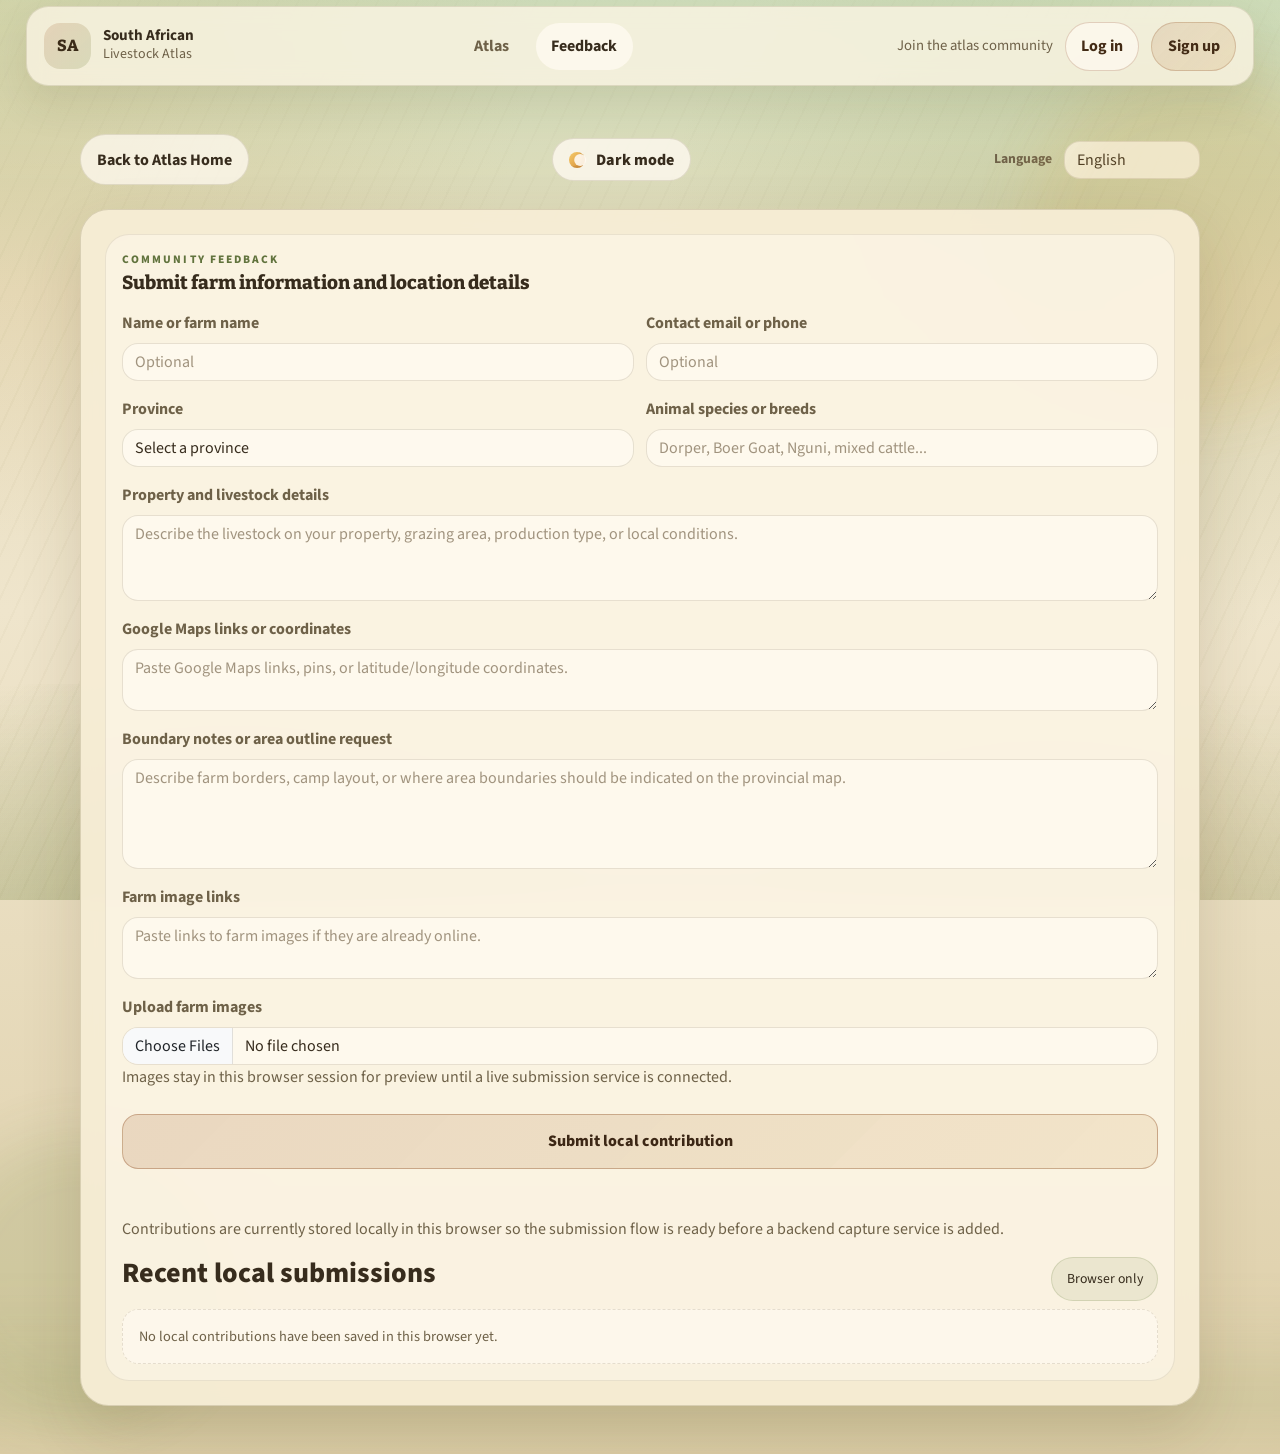
==== commit 7b286463: "General dev: look at commit description feat: enhance user experience with service worker and offlin" ====
--- a/feedback.html
+++ b/feedback.html
@@ -3,6 +3,10 @@
   <head>
     <meta charset="UTF-8" />
     <meta name="viewport" content="width=device-width, initial-scale=1.0" />
+    <meta name="theme-color" content="#7a8444" />
+    <meta name="apple-mobile-web-app-capable" content="yes" />
+    <meta name="apple-mobile-web-app-status-bar-style" content="default" />
+    <meta name="apple-mobile-web-app-title" content="Livestock Atlas" />
     <title>Community Feedback | South African Livestock Atlas</title>
     <script>
       (() => {
@@ -27,6 +31,9 @@
       integrity="sha384-QWTKZyjpPEjISv5WaRU9OFeRpok6YctnYmDr5pNlyT2bRjXh0JMhjY6hW+ALEwIH"
       crossorigin="anonymous"
     />
+    <link rel="manifest" href="manifest.webmanifest" />
+    <link rel="icon" href="icons/icon-192.svg" type="image/svg+xml" />
+    <link rel="apple-touch-icon" href="icons/icon-192.svg" />
     <link rel="stylesheet" href="styles.css" />
   </head>
   <body data-page="feedback">
--- a/styles.css
+++ b/styles.css
@@ -884,10 +884,104 @@
   border: 1px solid rgba(105, 90, 51, 0.12);
 }
 
+.source-card-header {
+  display: flex;
+  align-items: center;
+  justify-content: space-between;
+  gap: 0.75rem;
+}
+
+.farmer-websites-list {
+  display: grid;
+  gap: 0.85rem;
+}
+
+.farmer-website-link {
+  display: flex;
+  align-items: center;
+  gap: 0.9rem;
+  padding: 0.9rem 1rem;
+  border-radius: 1.1rem;
+  text-decoration: none;
+  color: inherit;
+  background: rgba(255, 250, 241, 0.72);
+  border: 1px solid rgba(105, 90, 51, 0.12);
+  transition: border-color 180ms ease, transform 180ms ease, background 180ms ease, box-shadow 180ms ease;
+}
+
+.farmer-website-link:hover {
+  transform: translateY(-2px);
+  border-color: rgba(132, 65, 24, 0.24);
+  background: rgba(255, 250, 241, 0.9);
+  box-shadow: 0 14px 28px rgba(90, 66, 26, 0.08);
+}
+
+.farmer-website-logo {
+  width: 3.25rem;
+  height: 3.25rem;
+  border-radius: 1rem;
+  display: inline-flex;
+  align-items: center;
+  justify-content: center;
+  flex: 0 0 auto;
+  overflow: hidden;
+  background: linear-gradient(135deg, rgba(165, 90, 42, 0.16), rgba(121, 143, 77, 0.18));
+  border: 1px solid rgba(105, 90, 51, 0.12);
+  color: #3a2b18;
+  font-family: "Bitter", serif;
+  font-weight: 800;
+}
+
+.farmer-website-logo img {
+  width: 100%;
+  height: 100%;
+  object-fit: cover;
+}
+
+.farmer-website-copy {
+  min-width: 0;
+  display: grid;
+  gap: 0.15rem;
+}
+
+.farmer-website-name {
+  font-weight: 800;
+  color: var(--text);
+}
+
+.farmer-website-url {
+  color: var(--muted);
+  font-size: 0.86rem;
+  overflow-wrap: anywhere;
+}
+
 .note-title {
   font-size: 1rem;
   font-weight: 800;
   margin-bottom: 0.55rem;
+}
+
+.note-card-header {
+  display: flex;
+  align-items: center;
+  justify-content: space-between;
+  gap: 0.75rem;
+  margin-bottom: 0;
+}
+
+.note-toggle-button {
+  padding: 0;
+  border: 0;
+  background: transparent;
+  color: var(--accent-strong);
+  font-size: 0.9rem;
+  font-weight: 700;
+  text-decoration: underline;
+  text-underline-offset: 0.16em;
+}
+
+.note-toggle-button:hover {
+  color: #5d2a08;
 }
 
 .map-and-detail {
@@ -898,7 +992,10 @@
 }
 
 .map-stage {
-  min-height: 680px;
+  min-height: 0;
+  display: flex;
+  flex-direction: column;
+  gap: 0.85rem;
   border-radius: 1.6rem;
   padding: 1.15rem 1.2rem 1rem;
   background:
@@ -909,13 +1006,24 @@
 
 .map-frame {
   position: relative;
-  min-height: 640px;
   width: min(100%, 880px);
+  aspect-ratio: 1 / 1;
+  min-height: 0;
   margin: 0 auto;
   border-radius: 1rem;
   overflow: hidden;
   background: linear-gradient(180deg, #eef0df 0%, #efe7d3 42%, #eadfca 100%);
   border: 1px solid rgba(137, 118, 71, 0.24);
+}
+
+.map-frame-controls {
+  position: absolute;
+  top: 1rem;
+  right: 1rem;
+  z-index: 2;
+  display: flex;
+  gap: 0.65rem;
+  align-items: center;
 }
 
 .map-frame::before {
@@ -937,7 +1045,7 @@
 }
 
 .map-helper {
-  margin-top: 0.85rem;
+  margin-top: 0;
   color: rgba(73, 60, 38, 0.82);
   text-align: center;
   font-size: 0.88rem;
@@ -972,11 +1080,64 @@
 }
 
 .return-map-button-overlay {
-  position: absolute;
-  top: 1rem;
-  right: 1rem;
-  z-index: 2;
   box-shadow: 0 10px 24px rgba(72, 54, 20, 0.12);
+}
+
+.map-overlay-backdrop {
+  position: fixed;
+  inset: 0;
+  background: transparent;
+  backdrop-filter: none;
+  z-index: 1190;
+}
+
+body.map-overlay-open {
+  overflow: hidden;
+}
+
+body.map-overlay-open .map-stage[data-map-stage] {
+  position: fixed;
+  inset: 0;
+  transform: none;
+  width: 100dvw;
+  height: 100dvh;
+  max-height: none;
+  z-index: 1200;
+  margin: 0;
+  padding: 0.5rem;
+  border-radius: 0;
+  display: grid;
+  grid-template-columns: minmax(320px, 390px) minmax(0, 1fr) minmax(120px, 1fr);
+  grid-template-rows: minmax(0, 1fr);
+  gap: 1rem;
+  align-content: stretch;
+  align-items: stretch;
+  box-shadow: 0 28px 80px rgba(53, 37, 15, 0.3);
+}
+
+body.map-overlay-open .map-stage[data-map-stage] > .sidebar-card {
+  grid-column: 1;
+  grid-row: 1;
+  width: 100%;
+  max-width: 390px;
+  max-height: calc(100dvh - 1rem);
+  margin: 0;
+  overflow: auto;
+  align-self: stretch;
+}
+
+body.map-overlay-open .map-stage[data-map-stage] .map-frame {
+  grid-column: 2;
+  grid-row: 1;
+  justify-self: center;
+  align-self: center;
+  width: min(calc(100dvw - 430px), calc(100dvh - 1rem));
+  max-width: none;
+  margin: auto;
+}
+
+body.map-overlay-open .map-stage[data-map-stage] .map-helper {
+  display: none;
 }
 
 .return-map-button:hover:not(:disabled) {
@@ -1501,10 +1662,6 @@
     grid-template-columns: 1fr;
   }
 
-  .map-stage {
-    min-height: 580px;
-  }
-
   .map-frame {
     width: min(100%, 760px);
   }
@@ -1599,19 +1756,50 @@
     flex-direction: column;
   }
 
-  .map-stage,
-  .map-frame {
-    min-height: 480px;
-  }
-
   .province-selector {
     grid-template-columns: 1fr;
   }
 
   .return-map-button-overlay {
+    padding: 0.65rem 0.9rem;
+  }
+
+  .map-frame-controls {
     top: 0.75rem;
     right: 0.75rem;
-    padding: 0.65rem 0.9rem;
+    gap: 0.5rem;
+    flex-wrap: wrap;
+    justify-content: flex-end;
+    max-width: calc(100% - 1.5rem);
+  }
+
+  body.map-overlay-open .map-stage[data-map-stage] {
+    width: 100dvw;
+    height: 100dvh;
+    max-height: none;
+    padding: 0.4rem;
+    grid-template-columns: 1fr;
+    grid-template-rows: auto minmax(0, 1fr);
+    gap: 0.6rem;
+  }
+
+  body.map-overlay-open .map-stage[data-map-stage] > .sidebar-card {
+    grid-column: 1;
+    grid-row: 1;
+    max-width: none;
+    max-height: 36vh;
+  }
+
+  body.map-overlay-open .map-stage[data-map-stage] .map-frame,
+  body.map-overlay-open .map-stage[data-map-stage] .map-helper {
+    grid-column: 1;
+    grid-row: 2;
+    width: min(calc(100dvw - 0.8rem), calc(100dvh - 37vh));
+    max-width: none;
+  }
+
+  body.map-overlay-open .map-stage[data-map-stage] .map-helper {
+    display: none;
   }
 
   .feedback-submissions-header,
@@ -1639,7 +1827,7 @@
 
 .site-auth-header {
   width: min(96vw, 1800px);
-  margin: 1.25rem auto 0;
+  margin: 0.4rem auto 0;
   position: relative;
   z-index: 3;
 }
@@ -2089,7 +2277,11 @@
 @media (max-width: 767.98px) {
   .site-auth-header {
     width: min(92vw, 1800px);
-    margin-top: 1rem;
+    margin-top: 0.35rem;
+  }
+
+  .site-auth-nav {
+    display: none;
   }
 
   .site-auth-header-inner,
@@ -2112,6 +2304,49 @@
     margin-top: 0.65rem;
   }
 
+  .site-auth-header--guest .site-auth-header-inner {
+    flex-direction: row;
+    align-items: center;
+    justify-content: space-between;
+    gap: 0.75rem;
+  }
+
+  .site-auth-header--guest .site-auth-brand,
+  .site-auth-header--guest .site-auth-tools {
+    width: auto;
+  }
+
+  .site-auth-header--guest .site-auth-tools {
+    flex-direction: row;
+    align-items: center;
+    justify-content: flex-end;
+  }
+
+  .site-auth-header--guest .site-auth-guest-copy,
+  .site-auth-header--guest .site-auth-action:not(.site-auth-action-secondary) {
+    display: none;
+  }
+
+  .site-auth-header--guest .site-auth-action-secondary {
+    width: auto;
+    padding: 0.68rem 0.92rem;
+    white-space: nowrap;
+  }
+
+  .site-auth-header--guest .site-auth-brand {
+    min-width: 0;
+    gap: 0.65rem;
+  }
+
+  .site-auth-header--guest .site-auth-brand > span:last-child {
+    min-width: 0;
+  }
+
+  .site-auth-header--guest .site-auth-brand strong,
+  .site-auth-header--guest .site-auth-brand small {
+    white-space: nowrap;
+  }
+
   .auth-page-panel,
   .auth-page-panel-wide {
     padding: 1.2rem;
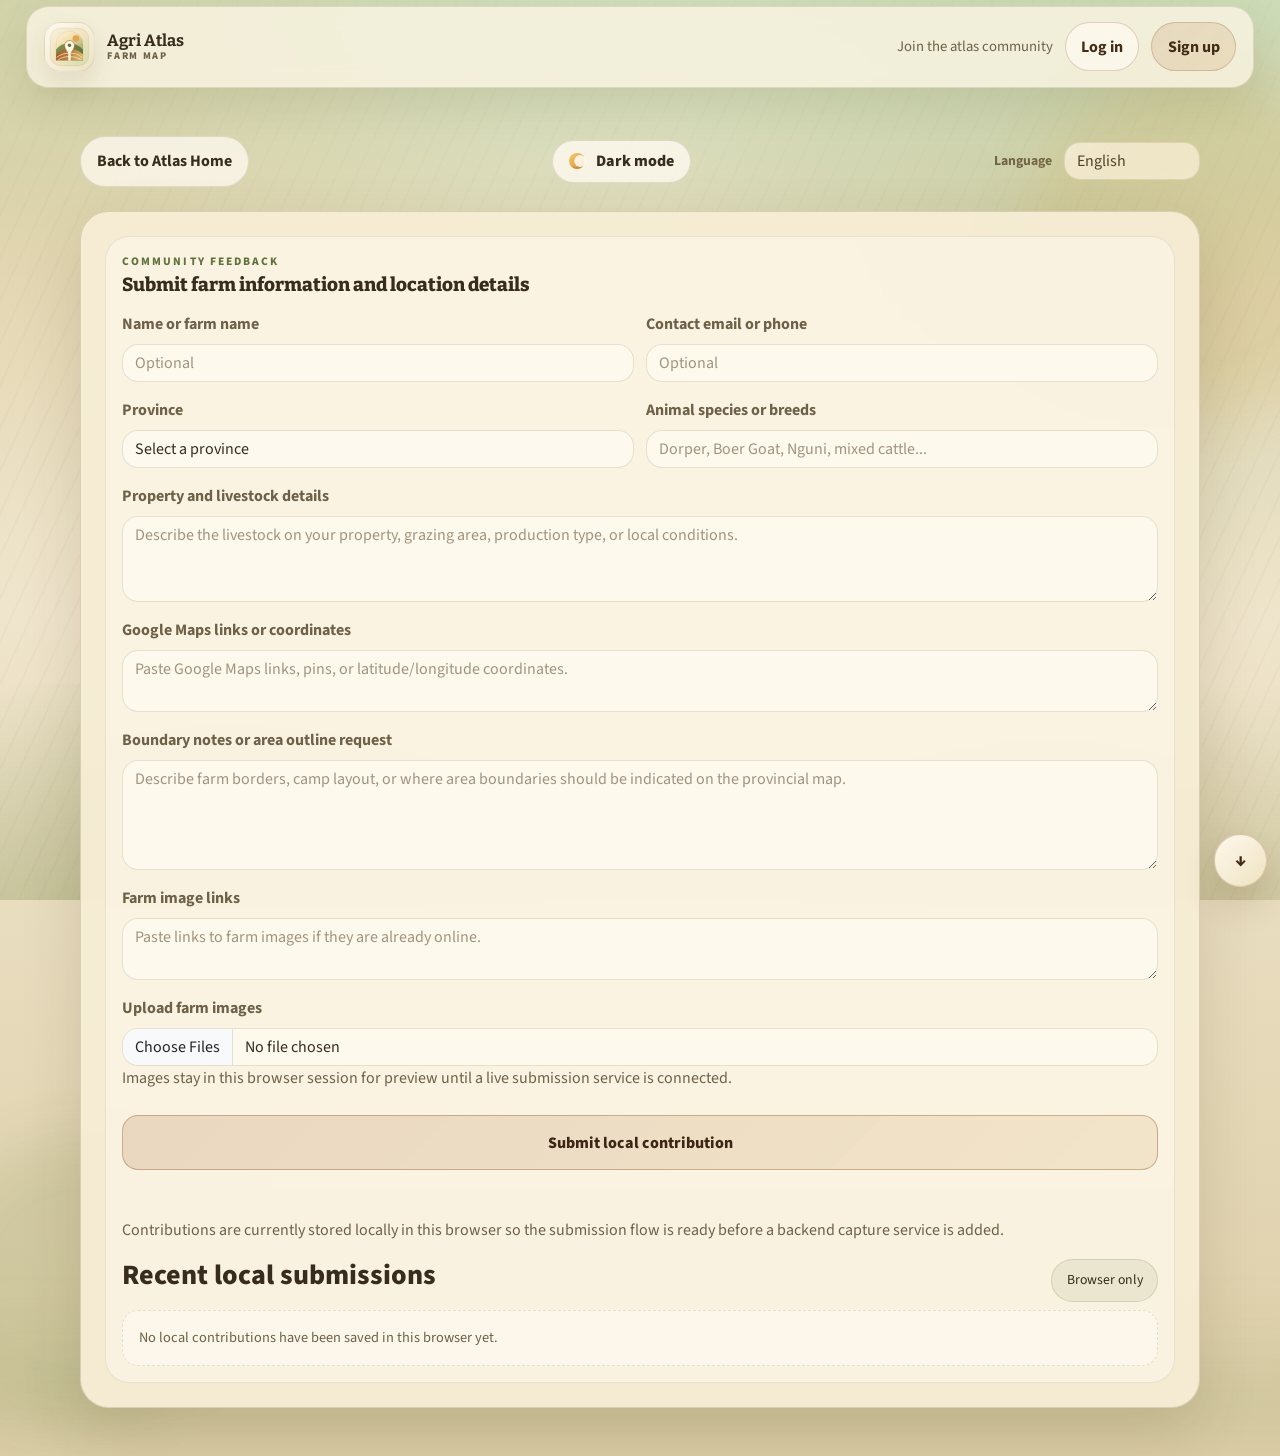
==== commit 6bc52f51: "Added source info to categories, Fixing dark mode text, added site logo ect" ====
--- a/feedback.html
+++ b/feedback.html
@@ -6,8 +6,8 @@
     <meta name="theme-color" content="#7a8444" />
     <meta name="apple-mobile-web-app-capable" content="yes" />
     <meta name="apple-mobile-web-app-status-bar-style" content="default" />
-    <meta name="apple-mobile-web-app-title" content="Livestock Atlas" />
-    <title>Community Feedback | South African Livestock Atlas</title>
+    <meta name="apple-mobile-web-app-title" content="Agri Atlas" />
+    <title>Community Feedback | Agri Atlas</title>
     <script>
       (() => {
         try {
@@ -32,8 +32,8 @@
       crossorigin="anonymous"
     />
     <link rel="manifest" href="manifest.webmanifest" />
-    <link rel="icon" href="icons/icon-192.svg" type="image/svg+xml" />
-    <link rel="apple-touch-icon" href="icons/icon-192.svg" />
+    <link rel="icon" href="icons/icon-192.png" sizes="192x192" type="image/png" />
+    <link rel="apple-touch-icon" href="icons/apple-touch-icon.png" />
     <link rel="stylesheet" href="styles.css" />
   </head>
   <body data-page="feedback">
@@ -142,5 +142,6 @@
     <script src="i18n.js"></script>
     <script src="auth.js"></script>
     <script src="feedback.js"></script>
+    <script src="scroll-controls.js"></script>
   </body>
 </html>
--- a/styles.css
+++ b/styles.css
@@ -18,6 +18,10 @@
 
 html[data-theme="dark"] {
   color-scheme: dark;
+  --text: #f3eedf;
+  --muted: #f3eedf;
+  --secondary: #f3eedf;
+  --secondary-soft: #f3eedf;
 }
 
 * {
@@ -106,6 +110,54 @@
   background: rgba(116, 140, 70, 0.2);
 }
 
+.scroll-jump-controls {
+  position: fixed;
+  right: max(1rem, env(safe-area-inset-right, 0px) + 1rem);
+  bottom: max(1rem, env(safe-area-inset-bottom, 0px) + 1rem);
+  display: flex;
+  flex-direction: column;
+  gap: 0.7rem;
+  z-index: 40;
+}
+
+.scroll-jump-button {
+  width: clamp(2.9rem, 5vw, 3.35rem);
+  height: clamp(2.9rem, 5vw, 3.35rem);
+  display: inline-flex;
+  align-items: center;
+  justify-content: center;
+  border-radius: 999px;
+  border: 1px solid rgba(132, 65, 24, 0.22);
+  background: linear-gradient(135deg, rgba(255, 250, 241, 0.96), rgba(241, 229, 194, 0.92));
+  color: #432b15;
+  box-shadow: 0 18px 34px rgba(84, 63, 24, 0.16);
+  backdrop-filter: blur(12px);
+  cursor: pointer;
+  transition: transform 180ms ease, border-color 180ms ease, box-shadow 180ms ease, background 180ms ease;
+}
+
+.scroll-jump-button:hover {
+  transform: translateY(-1px);
+  border-color: rgba(132, 65, 24, 0.34);
+  background: linear-gradient(135deg, rgba(255, 247, 224, 1), rgba(238, 220, 173, 0.98));
+  box-shadow: 0 22px 38px rgba(84, 63, 24, 0.2);
+}
+
+.scroll-jump-button:focus-visible {
+  outline: 0;
+  box-shadow: 0 0 0 0.22rem rgba(165, 90, 42, 0.14), 0 22px 38px rgba(84, 63, 24, 0.2);
+}
+
+.scroll-jump-button-arrow {
+  font-size: 1.15rem;
+  line-height: 1;
+  font-weight: 800;
+}
+
+.scroll-jump-button[hidden] {
+  display: none;
+}
+
 .hero-card,
 .sidebar-card,
 .content-card {
@@ -133,13 +185,72 @@
   font-weight: 800;
 }
 
+.hero-brand-lockup {
+  display: inline-flex;
+  align-items: center;
+  gap: 0.85rem;
+}
+
+.hero-brand-mark {
+  display: inline-flex;
+  align-items: center;
+  justify-content: center;
+  width: 3.6rem;
+  height: 3.6rem;
+  padding: 0.22rem;
+  border-radius: 1.15rem;
+  background: linear-gradient(135deg, rgba(255, 250, 241, 0.96), rgba(238, 228, 198, 0.9));
+  border: 1px solid rgba(103, 92, 53, 0.14);
+  box-shadow: 0 16px 26px rgba(78, 58, 22, 0.12);
+}
+
+.hero-brand-mark img {
+  width: 100%;
+  height: 100%;
+  display: block;
+}
+
+.hero-brand-name {
+  font-family: "Bitter", serif;
+  font-size: clamp(1.15rem, 2vw, 1.55rem);
+  line-height: 1;
+  font-weight: 800;
+  letter-spacing: 0.01em;
+  color: #2f2416;
+}
+
 .display-title {
   font-family: "Bitter", serif;
-  font-size: clamp(2.2rem, 4vw, 4.8rem);
-  line-height: 1.02;
+  font-size: clamp(1.8rem, 3.2vw, 3.6rem);
+  line-height: 1.04;
   font-weight: 800;
-  max-width: 12ch;
+  width: 100%;
   color: #2f2416;
+  position: relative;
+}
+
+.display-title-copy {
+  display: block;
+  max-width: 36ch;
+}
+
+.display-title-inline-note {
+  position: absolute;
+  right: clamp(5.5rem, 8vw, 7.5rem);
+  bottom: clamp(-0.35rem, 0.4vw, 0.1rem);
+  display: flex;
+  flex-direction: column;
+  font-family: "Source Sans 3", sans-serif;
+  font-size: clamp(0.72rem, 1.05vw, 1.15rem);
+  line-height: 0.96;
+  font-weight: 600;
+  color: var(--muted);
+  text-align: right;
+}
+
+.display-title-inline-note span {
+  display: block;
+  white-space: nowrap;
 }
 
 .hero-heading-row {
@@ -163,6 +274,12 @@
   align-items: center;
 }
 
+
+  .scroll-jump-controls {
+    right: max(0.8rem, env(safe-area-inset-right, 0px) + 0.8rem);
+    bottom: max(0.8rem, env(safe-area-inset-bottom, 0px) + 0.8rem);
+    gap: 0.55rem;
+  }
 .hero-heading-tools {
   width: 100%;
   flex-wrap: wrap;
@@ -265,6 +382,69 @@
   line-height: 1.7;
 }
 
+.hero-primary-column {
+  display: flex;
+  flex-direction: column;
+  min-height: 100%;
+}
+
+.hero-category-block {
+  margin-top: auto;
+  padding-top: 1rem;
+  max-width: 44rem;
+}
+
+.hero-category-label {
+  color: var(--secondary);
+  font-size: 0.8rem;
+  font-weight: 800;
+  letter-spacing: 0.18em;
+  text-transform: uppercase;
+}
+
+.hero-category-actions {
+  display: flex;
+  flex-wrap: wrap;
+  gap: 0.8rem;
+}
+
+.hero-category-button {
+  display: inline-flex;
+  align-items: center;
+  justify-content: center;
+  min-width: 9.5rem;
+  padding: 0.85rem 1.25rem;
+  border-radius: 999px;
+  border: 1px solid rgba(132, 65, 24, 0.22);
+  background: linear-gradient(135deg, rgba(255, 249, 235, 0.96), rgba(241, 229, 194, 0.92));
+  color: #432b15;
+  cursor: pointer;
+  font: inherit;
+  font-weight: 800;
+  text-decoration: none;
+  box-shadow: 0 14px 28px rgba(84, 63, 24, 0.08);
+  transition: transform 180ms ease, border-color 180ms ease, box-shadow 180ms ease, background 180ms ease;
+}
+
+.hero-category-button.active {
+  border-color: rgba(132, 65, 24, 0.34);
+  background: linear-gradient(135deg, rgba(239, 224, 183, 0.96), rgba(232, 207, 148, 0.96));
+  box-shadow: inset 0 0 0 1px rgba(132, 65, 24, 0.1), 0 18px 34px rgba(84, 63, 24, 0.12);
+}
+
+.hero-category-button:hover {
+  color: #2f1b0b;
+  transform: translateY(-1px);
+  border-color: rgba(132, 65, 24, 0.32);
+  background: linear-gradient(135deg, rgba(255, 247, 224, 1), rgba(238, 220, 173, 0.98));
+  box-shadow: 0 18px 34px rgba(84, 63, 24, 0.12);
+}
+
+.hero-category-button:focus-visible {
+  outline: 0;
+  box-shadow: 0 0 0 0.22rem rgba(165, 90, 42, 0.14), 0 18px 34px rgba(84, 63, 24, 0.12);
+}
+
 .hero-metrics {
   display: grid;
   gap: 1rem;
@@ -295,19 +475,62 @@
 
 .service-offer-card {
   width: 100%;
+  position: relative;
+  overflow: hidden;
   border-radius: 1.5rem;
-  padding: 1rem;
+  padding: 1.1rem;
   background:
-    linear-gradient(135deg, rgba(247, 239, 218, 0.96), rgba(240, 229, 201, 0.78));
-  border: 1px solid rgba(109, 93, 52, 0.14);
+    radial-gradient(circle at top right, rgba(255, 242, 186, 0.82), transparent 34%),
+    linear-gradient(145deg, rgba(255, 245, 214, 0.98), rgba(238, 225, 184, 0.9));
+  border: 1px solid rgba(168, 124, 38, 0.3);
+  box-shadow: 0 18px 40px rgba(110, 81, 24, 0.12);
+}
+
+.service-offer-card::before {
+  content: "";
+  position: absolute;
+  inset: 0;
+  background: linear-gradient(120deg, transparent 0%, rgba(255, 255, 255, 0.18) 35%, transparent 62%);
+  pointer-events: none;
+}
+
+.service-offer-header {
+  display: flex;
+  align-items: center;
+  justify-content: space-between;
+  gap: 0.75rem;
+}
+
+.service-offer-badge {
+  display: inline-flex;
+  align-items: center;
+  justify-content: center;
+  padding: 0.35rem 0.7rem;
+  border-radius: 999px;
+  background: rgba(83, 113, 44, 0.14);
+  border: 1px solid rgba(83, 113, 44, 0.22);
+  color: #4e5d22;
+  font-size: 0.72rem;
+  font-weight: 800;
+  letter-spacing: 0.08em;
+  text-transform: uppercase;
+}
+
+.service-offer-card .panel-kicker {
+  color: #7d5b1f;
 }
 
 .service-offer-copy {
-  color: var(--muted);
-  line-height: 1.65;
+  position: relative;
+  z-index: 1;
+  color: #5a4522;
+  line-height: 1.7;
+  max-width: 42ch;
 }
 
 .service-contact-links {
+  position: relative;
+  z-index: 1;
   display: grid;
   grid-template-columns: repeat(2, minmax(0, 1fr));
   gap: 0.75rem;
@@ -321,8 +544,8 @@
   border-radius: 1.15rem;
   text-decoration: none;
   color: var(--text);
-  background: rgba(255, 250, 241, 0.82);
-  border: 1px solid rgba(105, 90, 51, 0.14);
+  background: rgba(255, 250, 241, 0.88);
+  border: 1px solid rgba(142, 103, 29, 0.18);
   transition: transform 180ms ease, border-color 180ms ease, background 180ms ease, box-shadow 180ms ease;
 }
 
@@ -330,8 +553,8 @@
   transform: translateY(-1px);
   color: var(--text);
   background: rgba(255, 250, 241, 0.96);
-  border-color: rgba(132, 65, 24, 0.24);
-  box-shadow: 0 12px 24px rgba(90, 66, 26, 0.08);
+  border-color: rgba(132, 65, 24, 0.34);
+  box-shadow: 0 12px 24px rgba(90, 66, 26, 0.12);
 }
 
 .service-contact-link:focus-visible {
@@ -877,11 +1100,118 @@
 
 .note-card,
 .province-detail-card,
-.source-card {
+.source-card,
+.catalog-help-card,
+.catalog-request-card,
+.catalog-detail-card {
   border-radius: 1.4rem;
   padding: 1rem;
   background: rgba(255, 250, 241, 0.58);
   border: 1px solid rgba(105, 90, 51, 0.12);
+}
+
+.catalog-panel[hidden] {
+  display: none !important;
+}
+
+.catalog-results-layout {
+  display: grid;
+  grid-template-columns: minmax(0, 1.35fr) minmax(280px, 0.85fr);
+  gap: 1rem;
+  align-items: start;
+}
+
+.catalog-results-grid {
+  display: grid;
+  gap: 0.85rem;
+}
+
+.catalog-result-card {
+  border-radius: 1.2rem;
+  padding: 1rem;
+  background: linear-gradient(180deg, rgba(255, 251, 243, 0.82), rgba(245, 235, 211, 0.68));
+  border: 1px solid rgba(105, 90, 51, 0.12);
+  cursor: pointer;
+  transition: transform 180ms ease, border-color 180ms ease, background 180ms ease, box-shadow 180ms ease;
+}
+
+.catalog-result-card:hover {
+  transform: translateY(-2px);
+  border-color: rgba(132, 65, 24, 0.24);
+  box-shadow: 0 14px 28px rgba(90, 66, 26, 0.1);
+}
+
+.catalog-result-card.active {
+  background: linear-gradient(180deg, rgba(236, 222, 187, 0.92), rgba(241, 232, 209, 0.82));
+  border-color: rgba(132, 65, 24, 0.34);
+  box-shadow: inset 0 0 0 1px rgba(132, 65, 24, 0.12);
+}
+
+.catalog-result-top,
+.entry-request-item-head {
+  display: flex;
+  justify-content: space-between;
+  align-items: flex-start;
+  gap: 0.75rem;
+}
+
+.catalog-result-badge,
+.catalog-result-pill,
+.catalog-tag {
+  display: inline-flex;
+  align-items: center;
+  justify-content: center;
+  padding: 0.35rem 0.65rem;
+  border-radius: 999px;
+  border: 1px solid rgba(98, 116, 58, 0.18);
+  background: rgba(121, 143, 77, 0.12);
+  color: var(--text);
+  font-size: 0.78rem;
+}
+
+.catalog-result-title {
+  margin-top: 0.55rem;
+  font-size: 1.05rem;
+  font-weight: 800;
+}
+
+.catalog-tag-row {
+  display: flex;
+  flex-wrap: wrap;
+  gap: 0.45rem;
+}
+
+.catalog-detail-meta,
+.entry-request-item-meta {
+  color: var(--muted);
+  font-size: 0.9rem;
+  line-height: 1.6;
+}
+
+.catalog-request-link {
+  display: inline-flex;
+  align-items: center;
+  justify-content: center;
+  padding: 0.8rem 1rem;
+  border-radius: 999px;
+  border: 1px solid rgba(132, 65, 24, 0.28);
+  background: linear-gradient(135deg, rgba(165, 90, 42, 0.14), rgba(200, 152, 79, 0.2));
+  color: #432b15;
+  font-weight: 800;
+  text-decoration: none;
+  width: fit-content;
+}
+
+.catalog-request-link:hover {
+  color: #2f1b0b;
+  background: linear-gradient(135deg, rgba(165, 90, 42, 0.22), rgba(200, 152, 79, 0.28));
+}
+
+.catalog-actions {
+  display: flex;
+  flex-wrap: wrap;
+  gap: 0.75rem;
+  align-items: center;
 }
 
 .source-card-header {
@@ -1350,6 +1680,10 @@
   font-weight: 700;
 }
 
+.source-link-static {
+  display: inline-block;
+}
+
 .source-link:hover {
   color: #43270d;
   text-decoration: underline;
@@ -1369,11 +1703,19 @@
 }
 
 html[data-theme="dark"] body {
-  color: #eef0e3;
+  color: var(--text);
   background:
     radial-gradient(circle at top left, rgba(191, 141, 56, 0.2), transparent 26%),
     radial-gradient(circle at 82% 16%, rgba(105, 132, 67, 0.2), transparent 24%),
     linear-gradient(180deg, #1a2318 0%, #20291d 18%, #2b2619 48%, #171811 100%);
+}
+
+html[data-theme="dark"] body :is(h1, h2, h3, h4, h5, h6, p, span, small, strong, label, a, button, summary, li, th, td) {
+  color: var(--text);
+}
+
+html[data-theme="dark"] svg text {
+  fill: #f3eedf;
 }
 
 html[data-theme="dark"] body::before {
@@ -1446,7 +1788,7 @@
 html[data-theme="dark"] .province-selector-chip,
 html[data-theme="dark"] .filter-chip,
 html[data-theme="dark"] .feedback-tag {
-  color: #eef0e3;
+  color: var(--text);
   border-color: rgba(208, 190, 135, 0.14);
 }
 
@@ -1478,28 +1820,43 @@
 }
 
 html[data-theme="dark"] .service-offer-card {
-  background: linear-gradient(135deg, rgba(69, 61, 37, 0.92), rgba(43, 52, 34, 0.9));
+  background:
+    radial-gradient(circle at top right, rgba(196, 155, 74, 0.14), transparent 34%),
+    linear-gradient(145deg, rgba(76, 63, 29, 0.94), rgba(41, 53, 33, 0.92));
+  border-color: rgba(206, 169, 92, 0.28);
+  box-shadow: 0 18px 40px rgba(8, 10, 7, 0.28);
+}
+
+html[data-theme="dark"] .service-offer-badge {
+  color: var(--text);
+  background: rgba(196, 155, 74, 0.16);
+  border-color: rgba(196, 155, 74, 0.24);
+}
+
+html[data-theme="dark"] .service-offer-card .panel-kicker,
+html[data-theme="dark"] .service-offer-copy {
+  color: var(--text);
 }
 
 html[data-theme="dark"] .service-contact-link {
-  color: #f4edd9;
+  color: var(--text);
   background: rgba(41, 46, 31, 0.72);
   border-color: rgba(188, 145, 69, 0.22);
 }
 
 html[data-theme="dark"] .service-contact-link:hover {
-  color: #fff8e9;
+  color: var(--text);
   background: rgba(53, 60, 38, 0.9);
   border-color: rgba(214, 179, 103, 0.26);
 }
 
 html[data-theme="dark"] .service-contact-icon {
-  color: #f5e7be;
+  color: var(--text);
   background: linear-gradient(135deg, rgba(160, 100, 40, 0.28), rgba(118, 141, 64, 0.22));
 }
 
 html[data-theme="dark"] .service-contact-copy small {
-  color: #d4ceb8;
+  color: var(--text);
 }
 
 html[data-theme="dark"] .breed-card.active,
@@ -1522,7 +1879,7 @@
 html[data-theme="dark"] .feedback-callout-link,
 html[data-theme="dark"] .feedback-submit-button,
 html[data-theme="dark"] .return-map-button {
-  color: #f4edd9;
+  color: var(--text);
   border-color: rgba(188, 145, 69, 0.32);
   background: linear-gradient(135deg, rgba(140, 88, 33, 0.22), rgba(103, 124, 55, 0.18));
 }
@@ -1531,27 +1888,28 @@
 html[data-theme="dark"] .feedback-callout-link:hover,
 html[data-theme="dark"] .feedback-submit-button:hover,
 html[data-theme="dark"] .return-map-button:hover:not(:disabled) {
-  color: #fff8e9;
+  color: var(--text);
   background: linear-gradient(135deg, rgba(160, 100, 40, 0.28), rgba(118, 141, 64, 0.22));
 }
 
 html[data-theme="dark"] .form-control,
 html[data-theme="dark"] .form-select {
-  color: #eef0e3;
+  color: var(--text);
   background: rgba(30, 35, 28, 0.9);
   border-color: rgba(208, 190, 135, 0.14);
 }
 
 html[data-theme="dark"] .form-control:focus,
 html[data-theme="dark"] .form-select:focus {
-  color: #eef0e3;
+  color: var(--text);
   background: rgba(36, 42, 33, 0.96);
   border-color: rgba(194, 149, 67, 0.34);
   box-shadow: 0 0 0 0.25rem rgba(165, 123, 52, 0.14);
 }
 
 html[data-theme="dark"] .form-control::placeholder {
-  color: rgba(226, 220, 196, 0.46);
+  color: var(--text);
+  opacity: 1;
 }
 
 html[data-theme="dark"] .form-select option {
@@ -1594,7 +1952,36 @@
 html[data-theme="dark"] .legend-copy span,
 html[data-theme="dark"] .image-preview-meta,
 html[data-theme="dark"] .language-switcher-label {
-  color: #c8c6b5;
+  color: var(--text);
+}
+
+html[data-theme="dark"] .hero-category-label {
+  color: var(--text);
+}
+
+html[data-theme="dark"] .eyebrow,
+html[data-theme="dark"] .panel-kicker,
+html[data-theme="dark"] .note-toggle-button,
+html[data-theme="dark"] .note-toggle-button:hover {
+  color: var(--text);
+}
+
+html[data-theme="dark"] .hero-category-button {
+  background: linear-gradient(135deg, rgba(84, 71, 42, 0.9), rgba(55, 49, 35, 0.94));
+  border-color: rgba(191, 171, 111, 0.24);
+  color: #f3eedf;
+  box-shadow: 0 14px 30px rgba(0, 0, 0, 0.22);
+}
+
+html[data-theme="dark"] .hero-category-button.active {
+  border-color: rgba(221, 201, 145, 0.4);
+  background: linear-gradient(135deg, rgba(116, 96, 56, 0.98), rgba(78, 68, 46, 0.98));
+}
+
+html[data-theme="dark"] .hero-category-button:hover {
+  border-color: rgba(221, 201, 145, 0.38);
+  background: linear-gradient(135deg, rgba(102, 85, 50, 0.96), rgba(67, 59, 41, 0.98));
+  box-shadow: 0 18px 36px rgba(0, 0, 0, 0.28);
 }
 
 html[data-theme="dark"] .display-title,
@@ -1608,20 +1995,20 @@
 html[data-theme="dark"] .feedback-submissions-title,
 html[data-theme="dark"] .legend-copy strong,
 html[data-theme="dark"] .source-item a {
-  color: #f3eedf;
+  color: var(--text);
 }
 
 html[data-theme="dark"] .source-link {
-  color: #f0ce80;
+  color: var(--text);
 }
 
 html[data-theme="dark"] .source-link:hover {
-  color: #ffe8b5;
+  color: var(--text);
 }
 
 html[data-theme="dark"] .province-tag {
   background: rgba(104, 121, 59, 0.16);
-  color: #edf0e0;
+  color: var(--text);
 }
 
 html[data-theme="dark"] .province-outline {
@@ -1643,16 +2030,16 @@
 }
 
 html[data-theme="dark"] .province-name {
-  fill: #f1ead9;
+  fill: #f3eedf;
 }
 
 html[data-theme="dark"] .province-percent {
-  fill: #f7e5aa;
+  fill: #f3eedf;
   stroke: rgba(35, 37, 26, 0.9);
 }
 
 html[data-theme="dark"] .map-context-label {
-  fill: rgba(227, 218, 191, 0.58);
+  fill: #f3eedf;
 }
 
 @media (max-width: 1199.98px) {
@@ -1728,6 +2115,25 @@
 
   .hero-heading-row {
     flex-direction: column;
+  }
+
+  .display-title-inline-note {
+    position: static;
+    margin-top: 0.5rem;
+    text-align: left;
+  }
+
+  .display-title-inline-note span {
+    white-space: normal;
+  }
+
+  .hero-category-actions {
+    gap: 0.65rem;
+  }
+
+  .hero-category-button {
+    flex: 1 1 100%;
+    min-width: 0;
   }
 
   .hero-side-column {
@@ -1853,17 +2259,28 @@
   text-decoration: none;
 }
 
+.site-auth-brand > span:last-child {
+  display: grid;
+  gap: 0.12rem;
+}
+
 .site-auth-brand strong,
 .site-auth-brand small {
   display: block;
 }
 
 .site-auth-brand strong {
-  font-size: 0.95rem;
-  line-height: 1.05;
+  font-family: "Bitter", serif;
+  font-size: 1.02rem;
+  line-height: 1;
 }
 
 .site-auth-brand small {
+  font-size: 0.64rem;
+  line-height: 1;
+  letter-spacing: 0.16em;
+  text-transform: uppercase;
+  font-weight: 800;
   color: var(--muted);
 }
 
@@ -1871,13 +2288,19 @@
   display: inline-flex;
   align-items: center;
   justify-content: center;
-  width: 2.9rem;
-  height: 2.9rem;
-  border-radius: 1rem;
-  background: linear-gradient(135deg, rgba(165, 90, 42, 0.18), rgba(121, 143, 77, 0.22));
-  color: #3a2b18;
-  font-family: "Bitter", serif;
-  font-weight: 800;
+  width: 3.15rem;
+  height: 3.15rem;
+  padding: 0.18rem;
+  border-radius: 1.05rem;
+  background: linear-gradient(135deg, rgba(255, 250, 241, 0.96), rgba(236, 224, 191, 0.9));
+  border: 1px solid rgba(103, 92, 53, 0.12);
+  box-shadow: 0 12px 24px rgba(78, 58, 22, 0.1);
+}
+
+.site-auth-brand-mark img {
+  width: 100%;
+  height: 100%;
+  display: block;
 }
 
 .site-auth-nav,
@@ -2052,6 +2475,27 @@
   color: var(--muted);
 }
 
+.entry-request-section {
+  margin-top: 1.5rem;
+  padding-top: 1.5rem;
+  border-top: 1px solid rgba(105, 90, 51, 0.12);
+}
+
+.entry-request-item {
+  padding: 0.85rem 0;
+  border-top: 1px solid rgba(105, 90, 51, 0.12);
+}
+
+.entry-request-item:first-child {
+  border-top: 0;
+}
+
+.site-auth-action[aria-disabled="true"],
+.catalog-request-link[aria-disabled="true"] {
+  opacity: 0.56;
+  pointer-events: none;
+}
+
 .auth-form-footnote a {
   color: #664115;
   font-weight: 700;
@@ -2182,7 +2626,7 @@
 html[data-theme="dark"] .site-auth-nav-link.active,
 html[data-theme="dark"] .site-auth-nav-link:hover {
   background: rgba(36, 41, 31, 0.92);
-  color: #eef0e3;
+  color: var(--text);
   border-color: rgba(208, 190, 135, 0.14);
 }
 
@@ -2193,20 +2637,20 @@
 html[data-theme="dark"] .site-auth-nav-link.active,
 html[data-theme="dark"] .site-auth-nav-link:hover,
 html[data-theme="dark"] .auth-form-footnote a {
-  color: #eef0e3;
+  color: var(--text);
 }
 
 html[data-theme="dark"] .developer-panel,
 html[data-theme="dark"] .developer-table-card,
 html[data-theme="dark"] .developer-editor-card {
   background: rgba(36, 41, 31, 0.92);
-  color: #eef0e3;
+  color: var(--text);
   border-color: rgba(208, 190, 135, 0.14);
 }
 
 html[data-theme="dark"] .developer-table th,
 html[data-theme="dark"] .developer-user-subtext {
-  color: #c8c6b5;
+  color: var(--text);
 }
 
 html[data-theme="dark"] .developer-table td {
@@ -2216,7 +2660,7 @@
 html[data-theme="dark"] .developer-badge {
   background: rgba(104, 121, 59, 0.28);
   border-color: rgba(167, 187, 96, 0.3);
-  color: #eef0e3;
+  color: var(--text);
 }
 
 html[data-theme="dark"] .developer-badge-muted {
@@ -2228,12 +2672,22 @@
 html[data-theme="dark"] .site-auth-guest-copy,
 html[data-theme="dark"] .site-auth-user-copy small,
 html[data-theme="dark"] .profile-summary-meta {
-  color: #c8c6b5;
+  color: var(--text);
 }
 
 html[data-theme="dark"] .site-auth-brand-mark {
-  color: #f8efde;
-  background: linear-gradient(135deg, rgba(166, 103, 42, 0.38), rgba(114, 133, 76, 0.32));
+  background: linear-gradient(135deg, rgba(71, 59, 36, 0.92), rgba(92, 84, 43, 0.82));
+  border-color: rgba(208, 190, 135, 0.16);
+}
+
+html[data-theme="dark"] .hero-brand-mark {
+  background: linear-gradient(135deg, rgba(71, 59, 36, 0.92), rgba(92, 84, 43, 0.82));
+  border-color: rgba(208, 190, 135, 0.16);
+  box-shadow: 0 16px 28px rgba(0, 0, 0, 0.24);
+}
+
+html[data-theme="dark"] .hero-brand-name {
+  color: var(--text);
 }
 
 html[data-theme="dark"] .site-auth-action {
@@ -2243,6 +2697,37 @@
 
 html[data-theme="dark"] .site-auth-dropdown-link:hover {
   background: rgba(104, 121, 59, 0.24);
+}
+
+html[data-theme="dark"] .catalog-help-card,
+html[data-theme="dark"] .catalog-request-card,
+html[data-theme="dark"] .catalog-detail-card,
+html[data-theme="dark"] .entry-request-section {
+  border-color: rgba(208, 190, 135, 0.14);
+}
+
+html[data-theme="dark"] .catalog-result-card {
+  background: linear-gradient(180deg, rgba(52, 56, 44, 0.92), rgba(43, 40, 31, 0.9));
+  border-color: rgba(208, 190, 135, 0.14);
+}
+
+html[data-theme="dark"] .catalog-result-card.active {
+  background: linear-gradient(180deg, rgba(88, 78, 54, 0.96), rgba(58, 52, 38, 0.94));
+  border-color: rgba(208, 190, 135, 0.26);
+}
+
+html[data-theme="dark"] .catalog-result-badge,
+html[data-theme="dark"] .catalog-result-pill,
+html[data-theme="dark"] .catalog-tag {
+  background: rgba(104, 121, 59, 0.24);
+  border-color: rgba(167, 187, 96, 0.3);
+  color: var(--text);
+}
+
+html[data-theme="dark"] .catalog-request-link {
+  color: var(--text);
+  background: linear-gradient(135deg, rgba(140, 88, 33, 0.22), rgba(103, 124, 55, 0.18));
+  border-color: rgba(188, 145, 69, 0.32);
 }
 
 @media (max-width: 1199.98px) {
@@ -2271,6 +2756,10 @@
   .developer-panel-header,
   .developer-editor-header {
     flex-direction: column;
+  }
+
+  .catalog-results-layout {
+    grid-template-columns: 1fr;
   }
 }
 
@@ -2299,6 +2788,15 @@
     width: 100%;
   }
 
+  .catalog-actions {
+    flex-direction: column;
+    align-items: stretch;
+  }
+
+  .catalog-request-link {
+    width: 100%;
+  }
+
   .site-auth-dropdown {
     position: static;
     margin-top: 0.65rem;
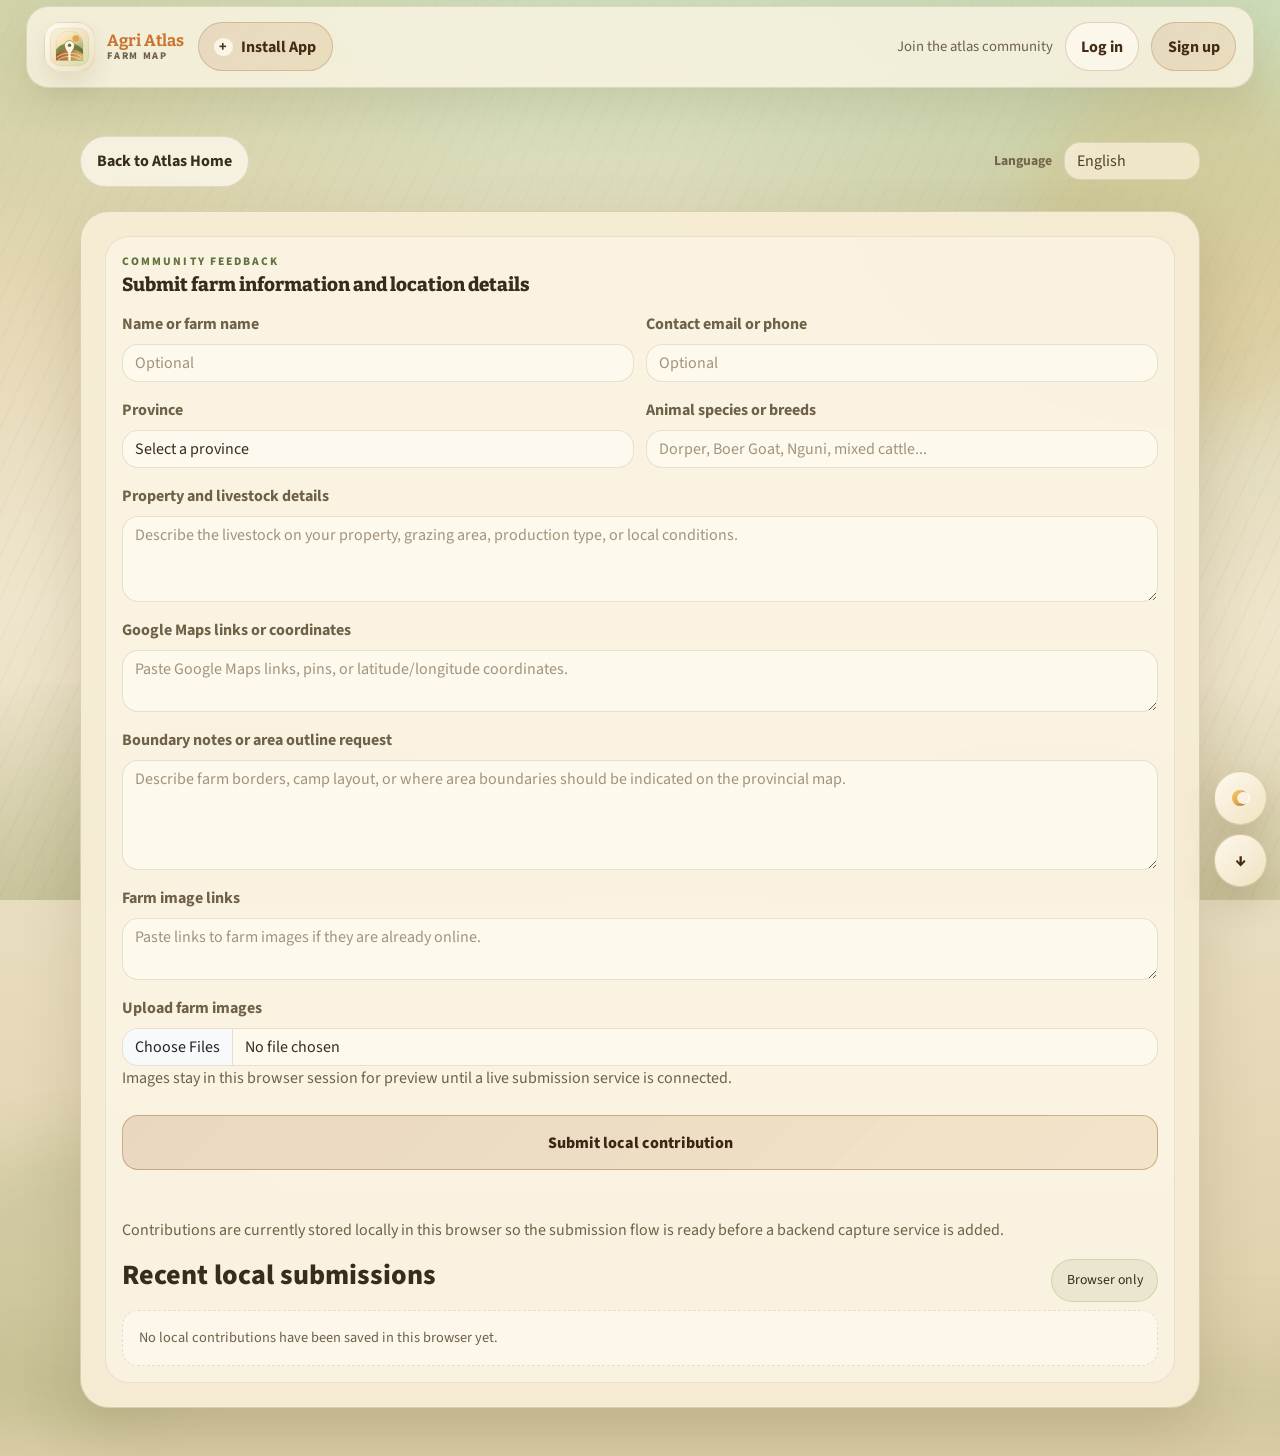
==== commit 551c8e61: "Implimented "Install App"" ====
--- a/feedback.html
+++ b/feedback.html
@@ -34,7 +34,7 @@
     <link rel="manifest" href="manifest.webmanifest" />
     <link rel="icon" href="icons/icon-192.png" sizes="192x192" type="image/png" />
     <link rel="apple-touch-icon" href="icons/apple-touch-icon.png" />
-    <link rel="stylesheet" href="styles.css" />
+    <link rel="stylesheet" href="styles.css?v=install-app-v1" />
   </head>
   <body data-page="feedback">
     <div class="page-shell">
--- a/styles.css
+++ b/styles.css
@@ -158,6 +158,33 @@
   display: none;
 }
 
+.scroll-jump-controls .theme-toggle {
+  width: clamp(2.9rem, 5vw, 3.35rem);
+  height: clamp(2.9rem, 5vw, 3.35rem);
+  padding: 0;
+  justify-content: center;
+  gap: 0;
+  border-color: rgba(132, 65, 24, 0.22);
+  background: linear-gradient(135deg, rgba(255, 250, 241, 0.96), rgba(241, 229, 194, 0.92));
+  color: #432b15;
+  box-shadow: 0 18px 34px rgba(84, 63, 24, 0.16);
+  backdrop-filter: blur(12px);
+}
+
+.scroll-jump-controls .theme-toggle:hover {
+  border-color: rgba(132, 65, 24, 0.34);
+  background: linear-gradient(135deg, rgba(255, 247, 224, 1), rgba(238, 220, 173, 0.98));
+  box-shadow: 0 22px 38px rgba(84, 63, 24, 0.2);
+}
+
+.scroll-jump-controls .theme-toggle:focus-visible {
+  box-shadow: 0 0 0 0.22rem rgba(165, 90, 42, 0.14), 0 22px 38px rgba(84, 63, 24, 0.2);
+}
+
+.scroll-jump-controls .theme-toggle-label {
+  display: none;
+}
+
 .hero-card,
 .sidebar-card,
 .content-card {
@@ -216,7 +243,7 @@
   line-height: 1;
   font-weight: 800;
   letter-spacing: 0.01em;
-  color: #2f2416;
+  color: #c8742f;
 }
 
 .display-title {
@@ -226,7 +253,6 @@
   font-weight: 800;
   width: 100%;
   color: #2f2416;
-  position: relative;
 }
 
 .display-title-copy {
@@ -235,22 +261,22 @@
 }
 
 .display-title-inline-note {
-  position: absolute;
-  right: clamp(5.5rem, 8vw, 7.5rem);
-  bottom: clamp(-0.35rem, 0.4vw, 0.1rem);
+  position: static;
+  margin-top: 0.75rem;
   display: flex;
   flex-direction: column;
+  align-items: flex-start;
   font-family: "Source Sans 3", sans-serif;
   font-size: clamp(0.72rem, 1.05vw, 1.15rem);
   line-height: 0.96;
   font-weight: 600;
-  color: var(--muted);
-  text-align: right;
+  color: #c8742f;
+  text-align: left;
 }
 
 .display-title-inline-note span {
   display: block;
-  white-space: nowrap;
+  white-space: normal;
 }
 
 .hero-heading-row {
@@ -363,7 +389,7 @@
   border-radius: 999px;
   background: linear-gradient(135deg, rgba(165, 90, 42, 0.14), rgba(200, 152, 79, 0.2));
   border: 1px solid rgba(132, 65, 24, 0.28);
-  color: #432b15;
+  color: #c8742f;
   font-weight: 800;
   text-decoration: none;
   white-space: nowrap;
@@ -371,7 +397,7 @@
 
 .hero-feedback-link:hover,
 .feedback-callout-link:hover {
-  color: #2f1b0b;
+  color: #a55a2a;
   background: linear-gradient(135deg, rgba(165, 90, 42, 0.22), rgba(200, 152, 79, 0.28));
 }
 
@@ -395,7 +421,7 @@
 }
 
 .hero-category-label {
-  color: var(--secondary);
+  color: #c8742f;
   font-size: 0.8rem;
   font-weight: 800;
   letter-spacing: 0.18em;
@@ -517,13 +543,18 @@
 }
 
 .service-offer-card .panel-kicker {
-  color: #7d5b1f;
+  color: #c8742f;
+}
+
+.feedback-callout-card .panel-kicker {
+  color: #c8742f;
 }
 
 .service-offer-copy {
   position: relative;
   z-index: 1;
   color: #5a4522;
+  font-size: 1.08rem;
   line-height: 1.7;
   max-width: 42ch;
 }
@@ -1303,7 +1334,7 @@
   padding: 0;
   border: 0;
   background: transparent;
-  color: var(--accent-strong);
+  color: #c8742f;
   font-size: 0.9rem;
   font-weight: 700;
   text-decoration: underline;
@@ -1311,7 +1342,7 @@
 }
 
 .note-toggle-button:hover {
-  color: #5d2a08;
+  color: #a55a2a;
 }
 
 .map-and-detail {
@@ -1819,12 +1850,48 @@
   background: linear-gradient(135deg, rgba(69, 61, 37, 0.92), rgba(43, 52, 34, 0.9));
 }
 
+html[data-theme="dark"] .breed-list-details {
+  background: linear-gradient(180deg, rgba(52, 56, 44, 0.92), rgba(43, 40, 31, 0.9));
+  border-color: rgba(208, 190, 135, 0.14);
+  box-shadow: inset 0 0 0 1px rgba(255, 255, 255, 0.04);
+}
+
+html[data-theme="dark"] .breed-list-details[open] {
+  background: linear-gradient(180deg, rgba(58, 52, 38, 0.94), rgba(45, 43, 33, 0.92));
+}
+
+html[data-theme="dark"] .breed-list-summary-title {
+  color: #f3eedf;
+}
+
+html[data-theme="dark"] .breed-list-summary-subtitle {
+  color: rgba(243, 238, 223, 0.82);
+}
+
+html[data-theme="dark"] .breed-list-summary-state {
+  background: rgba(104, 121, 59, 0.24);
+  border-color: rgba(191, 171, 111, 0.24);
+  color: #f3eedf;
+}
+
+html[data-theme="dark"] .breed-list-summary::after {
+  border-right-color: rgba(243, 238, 223, 0.78);
+  border-bottom-color: rgba(243, 238, 223, 0.78);
+}
+
 html[data-theme="dark"] .service-offer-card {
   background:
-    radial-gradient(circle at top right, rgba(196, 155, 74, 0.14), transparent 34%),
-    linear-gradient(145deg, rgba(76, 63, 29, 0.94), rgba(41, 53, 33, 0.92));
+    radial-gradient(circle at 14% 18%, rgba(191, 145, 63, 0.14), transparent 28%),
+    radial-gradient(circle at 88% 14%, rgba(110, 137, 58, 0.16), transparent 32%),
+    linear-gradient(160deg, rgba(53, 43, 29, 0.98) 0%, rgba(35, 40, 29, 0.97) 54%, rgba(24, 28, 21, 0.98) 100%);
   border-color: rgba(206, 169, 92, 0.28);
-  box-shadow: 0 18px 40px rgba(8, 10, 7, 0.28);
+  box-shadow: inset 0 1px 0 rgba(255, 255, 255, 0.04), 0 18px 40px rgba(8, 10, 7, 0.34);
+}
+
+html[data-theme="dark"] .service-offer-card::before {
+  background:
+    linear-gradient(145deg, rgba(255, 255, 255, 0.05), transparent 38%),
+    linear-gradient(180deg, rgba(12, 14, 10, 0), rgba(12, 14, 10, 0.22));
 }
 
 html[data-theme="dark"] .service-offer-badge {
@@ -1836,6 +1903,10 @@
 html[data-theme="dark"] .service-offer-card .panel-kicker,
 html[data-theme="dark"] .service-offer-copy {
   color: var(--text);
+}
+
+html[data-theme="dark"] .service-offer-card .panel-kicker {
+  color: #d8873e;
 }
 
 html[data-theme="dark"] .service-contact-link {
@@ -1875,6 +1946,32 @@
   box-shadow: 0 14px 28px rgba(0, 0, 0, 0.18);
 }
 
+html[data-theme="dark"] .scroll-jump-controls .theme-toggle {
+  background: linear-gradient(135deg, rgba(49, 42, 30, 0.96), rgba(35, 31, 23, 0.94));
+  border-color: rgba(184, 164, 104, 0.26);
+  color: #f3eedf;
+  box-shadow: 0 18px 34px rgba(0, 0, 0, 0.34);
+}
+
+html[data-theme="dark"] .scroll-jump-button {
+  background: linear-gradient(135deg, rgba(49, 42, 30, 0.96), rgba(35, 31, 23, 0.94));
+  border-color: rgba(184, 164, 104, 0.26);
+  color: #f3eedf;
+  box-shadow: 0 18px 34px rgba(0, 0, 0, 0.34);
+}
+
+html[data-theme="dark"] .scroll-jump-controls .theme-toggle:hover {
+  background: linear-gradient(135deg, rgba(57, 48, 34, 1), rgba(43, 37, 27, 0.98));
+  border-color: rgba(209, 188, 125, 0.34);
+  box-shadow: 0 22px 38px rgba(0, 0, 0, 0.38);
+}
+
+html[data-theme="dark"] .scroll-jump-button:hover {
+  background: linear-gradient(135deg, rgba(57, 48, 34, 1), rgba(43, 37, 27, 0.98));
+  border-color: rgba(209, 188, 125, 0.34);
+  box-shadow: 0 22px 38px rgba(0, 0, 0, 0.38);
+}
+
 html[data-theme="dark"] .hero-feedback-link,
 html[data-theme="dark"] .feedback-callout-link,
 html[data-theme="dark"] .feedback-submit-button,
@@ -1882,6 +1979,11 @@
   color: var(--text);
   border-color: rgba(188, 145, 69, 0.32);
   background: linear-gradient(135deg, rgba(140, 88, 33, 0.22), rgba(103, 124, 55, 0.18));
+}
+
+html[data-theme="dark"] .hero-feedback-link,
+html[data-theme="dark"] .hero-feedback-link:hover {
+  color: #d8873e;
 }
 
 html[data-theme="dark"] .hero-feedback-link:hover,
@@ -1956,14 +2058,19 @@
 }
 
 html[data-theme="dark"] .hero-category-label {
-  color: var(--text);
+  color: #d8873e;
 }
 
 html[data-theme="dark"] .eyebrow,
 html[data-theme="dark"] .panel-kicker,
 html[data-theme="dark"] .note-toggle-button,
 html[data-theme="dark"] .note-toggle-button:hover {
-  color: var(--text);
+  color: #d8873e;
+}
+
+html[data-theme="dark"] .display-title-inline-note,
+html[data-theme="dark"] .feedback-callout-card .panel-kicker {
+  color: #d8873e;
 }
 
 html[data-theme="dark"] .hero-category-button {
@@ -2030,7 +2137,7 @@
 }
 
 html[data-theme="dark"] .province-name {
-  fill: #f3eedf;
+  fill: #000;
 }
 
 html[data-theme="dark"] .province-percent {
@@ -2251,6 +2358,14 @@
   box-shadow: 0 18px 40px rgba(72, 54, 20, 0.1);
 }
 
+.site-auth-primary {
+  display: flex;
+  align-items: center;
+  gap: 0.85rem;
+  min-width: 0;
+  flex-wrap: wrap;
+}
+
 .site-auth-brand {
   display: inline-flex;
   align-items: center;
@@ -2273,6 +2388,7 @@
   font-family: "Bitter", serif;
   font-size: 1.02rem;
   line-height: 1;
+  color: #c8742f;
 }
 
 .site-auth-brand small {
@@ -2309,6 +2425,74 @@
   display: flex;
   align-items: center;
   gap: 0.75rem;
+}
+
+.site-install-wrap {
+  position: relative;
+  display: inline-flex;
+  align-items: center;
+}
+
+.site-install-button {
+  position: relative;
+  gap: 0.55rem;
+  padding: 0.7rem 1rem;
+  background: linear-gradient(135deg, rgba(103, 124, 55, 0.18), rgba(200, 152, 79, 0.24));
+  border-color: rgba(98, 116, 58, 0.26);
+  white-space: nowrap;
+}
+
+.site-install-button::before {
+  content: "+";
+  display: inline-flex;
+  align-items: center;
+  justify-content: center;
+  width: 1.15rem;
+  height: 1.15rem;
+  border-radius: 999px;
+  background: rgba(255, 250, 241, 0.8);
+  color: #4a381d;
+  font-size: 0.88rem;
+  line-height: 1;
+  font-weight: 800;
+}
+
+.site-install-button[data-install-mode="installed"] {
+  background: linear-gradient(135deg, rgba(121, 143, 77, 0.14), rgba(121, 143, 77, 0.2));
+  border-color: rgba(98, 116, 58, 0.2);
+}
+
+.site-install-button[data-install-mode="installed"]::before {
+  content: "\2713";
+}
+
+.site-install-tooltip {
+  position: absolute;
+  top: calc(100% + 0.75rem);
+  left: 0;
+  z-index: 20;
+  width: min(24rem, calc(100vw - 2rem));
+  padding: 0.9rem 1rem;
+  border-radius: 1rem;
+  border: 1px solid rgba(103, 92, 53, 0.16);
+  background: rgba(251, 245, 229, 0.98);
+  box-shadow: 0 18px 32px rgba(72, 54, 20, 0.16);
+  color: var(--text);
+  font-size: 0.9rem;
+  line-height: 1.45;
+}
+
+.site-install-tooltip::before {
+  content: "";
+  position: absolute;
+  top: -0.45rem;
+  left: 1.4rem;
+  width: 0.9rem;
+  height: 0.9rem;
+  transform: rotate(45deg);
+  border-top: 1px solid rgba(103, 92, 53, 0.16);
+  border-left: 1px solid rgba(103, 92, 53, 0.16);
+  background: rgba(251, 245, 229, 0.98);
 }
 
 .site-auth-nav-link,
@@ -2634,6 +2818,7 @@
 html[data-theme="dark"] .site-auth-dropdown-link,
 html[data-theme="dark"] .site-auth-user-button,
 html[data-theme="dark"] .site-auth-action,
+html[data-theme="dark"] .site-install-tooltip,
 html[data-theme="dark"] .site-auth-nav-link.active,
 html[data-theme="dark"] .site-auth-nav-link:hover,
 html[data-theme="dark"] .auth-form-footnote a {
@@ -2675,6 +2860,10 @@
   color: var(--text);
 }
 
+html[data-theme="dark"] .site-auth-brand strong {
+  color: #d8873e;
+}
+
 html[data-theme="dark"] .site-auth-brand-mark {
   background: linear-gradient(135deg, rgba(71, 59, 36, 0.92), rgba(92, 84, 43, 0.82));
   border-color: rgba(208, 190, 135, 0.16);
@@ -2687,12 +2876,33 @@
 }
 
 html[data-theme="dark"] .hero-brand-name {
-  color: var(--text);
+  color: #d8873e;
 }
 
 html[data-theme="dark"] .site-auth-action {
   background: linear-gradient(135deg, rgba(140, 88, 33, 0.22), rgba(103, 124, 55, 0.18));
   border-color: rgba(188, 145, 69, 0.32);
+}
+
+html[data-theme="dark"] .site-install-button {
+  background: linear-gradient(135deg, rgba(103, 124, 55, 0.28), rgba(140, 88, 33, 0.26));
+  border-color: rgba(188, 145, 69, 0.28);
+}
+
+html[data-theme="dark"] .site-install-button::before {
+  background: rgba(243, 238, 223, 0.12);
+  color: var(--text);
+}
+
+html[data-theme="dark"] .site-install-tooltip {
+  background: rgba(36, 41, 31, 0.98);
+  border-color: rgba(208, 190, 135, 0.14);
+}
+
+html[data-theme="dark"] .site-install-tooltip::before {
+  background: rgba(36, 41, 31, 0.98);
+  border-top-color: rgba(208, 190, 135, 0.14);
+  border-left-color: rgba(208, 190, 135, 0.14);
 }
 
 html[data-theme="dark"] .site-auth-dropdown-link:hover {
@@ -2706,6 +2916,10 @@
   border-color: rgba(208, 190, 135, 0.14);
 }
 
+html[data-theme="dark"] .catalog-request-card {
+  background: linear-gradient(180deg, rgba(52, 56, 44, 0.92), rgba(43, 40, 31, 0.9));
+}
+
 html[data-theme="dark"] .catalog-result-card {
   background: linear-gradient(180deg, rgba(52, 56, 44, 0.92), rgba(43, 40, 31, 0.9));
   border-color: rgba(208, 190, 135, 0.14);
@@ -2730,6 +2944,12 @@
   border-color: rgba(188, 145, 69, 0.32);
 }
 
+html[data-theme="dark"] .catalog-request-link:hover {
+  color: var(--text);
+  background: linear-gradient(135deg, rgba(160, 100, 40, 0.28), rgba(118, 141, 64, 0.22));
+  border-color: rgba(214, 179, 103, 0.26);
+}
+
 @media (max-width: 1199.98px) {
   .auth-page-grid,
   .profile-page-grid {
@@ -2748,6 +2968,10 @@
     align-items: flex-start;
   }
 
+  .site-auth-primary {
+    width: 100%;
+  }
+
   .site-auth-tools {
     width: 100%;
     flex-wrap: wrap;
@@ -2775,6 +2999,7 @@
 
   .site-auth-header-inner,
   .site-auth-nav,
+  .site-auth-primary,
   .site-auth-tools,
   .auth-inline-tools {
     width: 100%;
@@ -2782,6 +3007,18 @@
     align-items: stretch;
   }
 
+  .site-install-wrap {
+    width: 100%;
+  }
+
+  .site-install-button {
+    width: 100%;
+  }
+
+  .site-install-tooltip {
+    width: min(24rem, calc(100vw - 3rem));
+  }
+
   .site-auth-user-button,
   .site-auth-action,
   .site-auth-nav-link {
@@ -2803,15 +3040,25 @@
   }
 
   .site-auth-header--guest .site-auth-header-inner {
-    flex-direction: row;
-    align-items: center;
-    justify-content: space-between;
-    gap: 0.75rem;
-  }
-
+    flex-direction: column;
+    align-items: stretch;
+    justify-content: flex-start;
+    gap: 0.85rem;
+  }
+
+  .site-auth-header--guest .site-auth-primary,
   .site-auth-header--guest .site-auth-brand,
   .site-auth-header--guest .site-auth-tools {
-    width: auto;
+    width: 100%;
+  }
+
+  .site-auth-header--guest .site-auth-primary {
+    flex: 0 0 auto;
+    min-width: 0;
+    align-items: center;
+    flex-direction: row;
+    justify-content: space-between;
+    flex-wrap: wrap;
   }
 
   .site-auth-header--guest .site-auth-tools {
@@ -2821,7 +3068,7 @@
   }
 
   .site-auth-header--guest .site-auth-guest-copy,
-  .site-auth-header--guest .site-auth-action:not(.site-auth-action-secondary) {
+  .site-auth-header--guest .site-auth-action:not(.site-auth-action-secondary):not(.site-install-button) {
     display: none;
   }
 
@@ -2831,6 +3078,16 @@
     white-space: nowrap;
   }
 
+  .site-auth-header--guest .site-install-wrap,
+  .site-auth-header--guest .site-install-button {
+    width: auto;
+  }
+
+  .site-auth-header--guest .site-install-button {
+    display: inline-flex;
+    padding: 0.68rem 0.88rem;
+  }
+
   .site-auth-header--guest .site-auth-brand {
     min-width: 0;
     gap: 0.65rem;
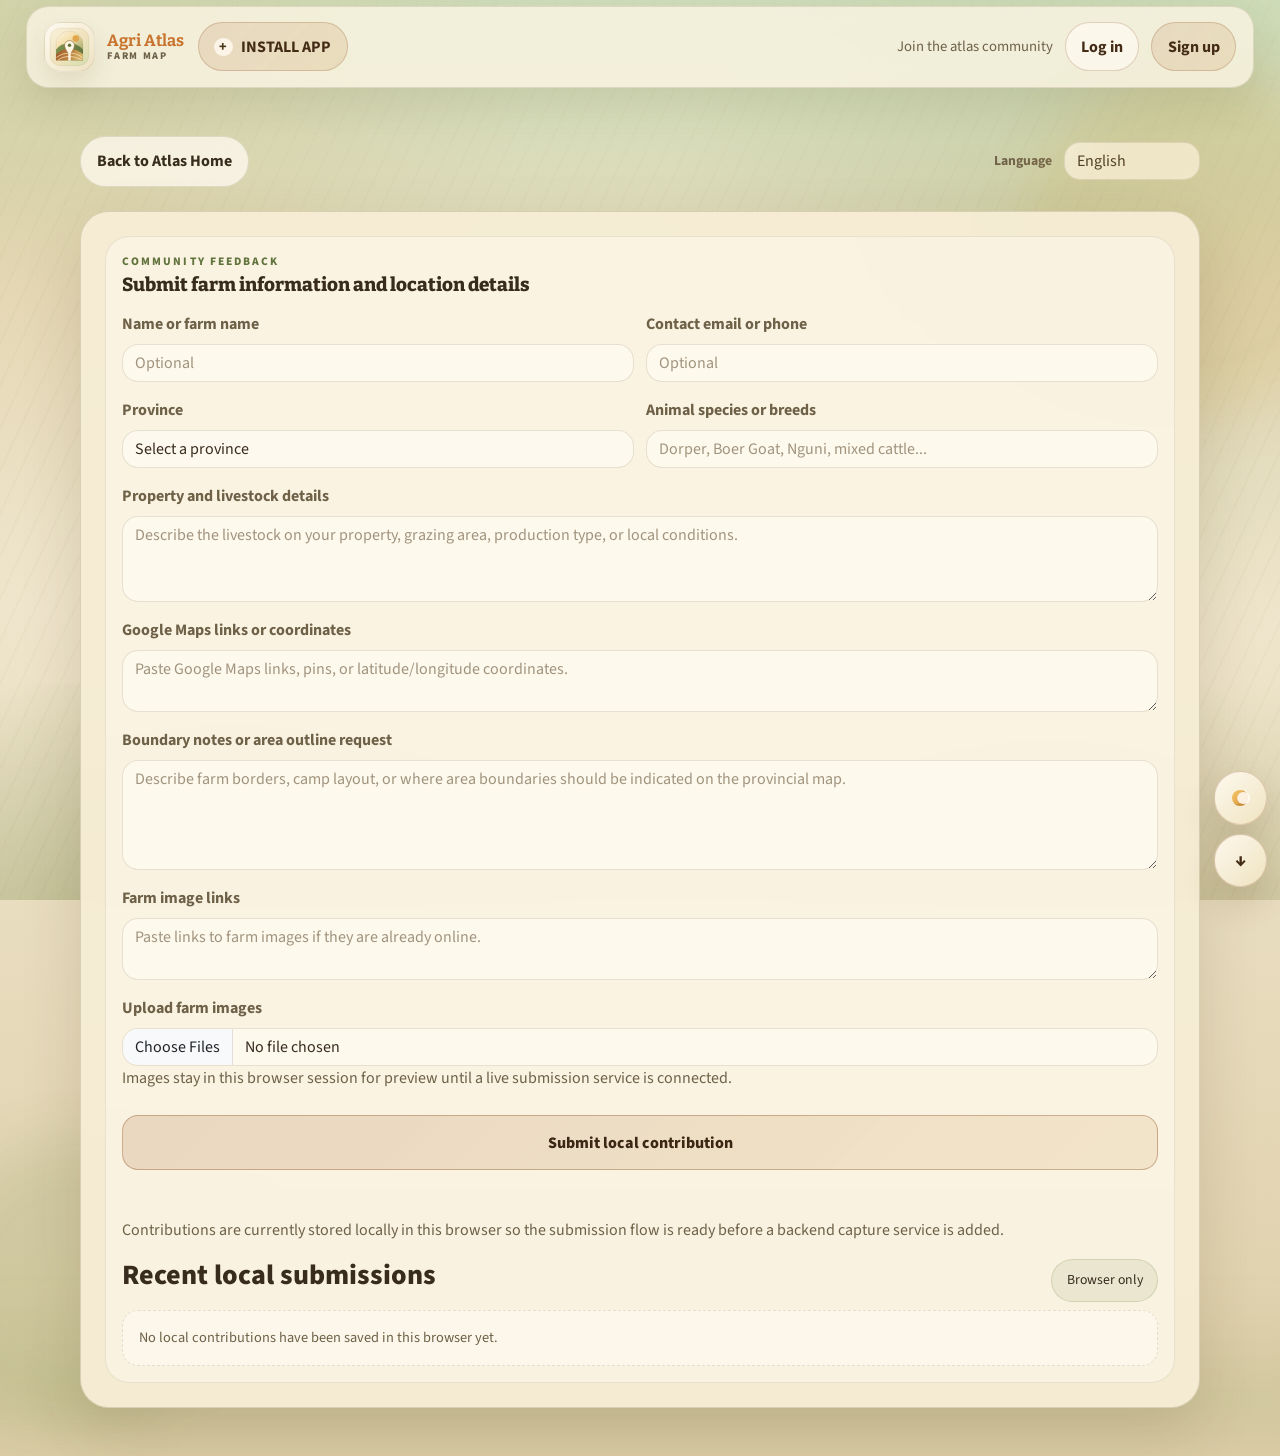
==== commit b768cbcb: "Added Install App feature with added store options" ====
--- a/feedback.html
+++ b/feedback.html
@@ -34,7 +34,7 @@
     <link rel="manifest" href="manifest.webmanifest" />
     <link rel="icon" href="icons/icon-192.png" sizes="192x192" type="image/png" />
     <link rel="apple-touch-icon" href="icons/apple-touch-icon.png" />
-    <link rel="stylesheet" href="styles.css?v=install-app-v1" />
+    <link rel="stylesheet" href="styles.css?v=install-app-v3" />
   </head>
   <body data-page="feedback">
     <div class="page-shell">
@@ -140,7 +140,7 @@
 
     <script src="https://cdn.jsdelivr.net/npm/bootstrap@5.3.3/dist/js/bootstrap.bundle.min.js" crossorigin="anonymous"></script>
     <script src="i18n.js"></script>
-    <script src="auth.js"></script>
+    <script src="auth.js?v=install-modal-v5"></script>
     <script src="feedback.js"></script>
     <script src="scroll-controls.js"></script>
   </body>
--- a/styles.css
+++ b/styles.css
@@ -2495,6 +2495,173 @@
   background: rgba(251, 245, 229, 0.98);
 }
 
+body.install-modal-open {
+  overflow: hidden;
+}
+
+.site-install-modal-backdrop {
+  position: fixed;
+  inset: 0;
+  z-index: 90;
+  display: flex;
+  align-items: center;
+  justify-content: center;
+  padding: 1.25rem;
+  background: rgba(45, 35, 20, 0.42);
+  backdrop-filter: blur(10px);
+}
+
+.site-install-modal {
+  position: relative;
+  width: min(42rem, 100%);
+  max-height: min(88vh, 56rem);
+  overflow: auto;
+  padding: 1.4rem;
+  border-radius: 1.5rem;
+  border: 1px solid rgba(103, 92, 53, 0.16);
+  background: rgba(251, 245, 229, 0.98);
+  box-shadow: 0 24px 48px rgba(72, 54, 20, 0.22);
+}
+
+.site-install-modal-close {
+  position: absolute;
+  top: 1rem;
+  right: 1rem;
+  width: 2.35rem;
+  height: 2.35rem;
+  display: inline-flex;
+  align-items: center;
+  justify-content: center;
+  border-radius: 999px;
+  border: 1px solid rgba(132, 65, 24, 0.18);
+  background: rgba(255, 250, 241, 0.7);
+  color: #432b15;
+  font-size: 1rem;
+  font-weight: 800;
+}
+
+.site-install-modal-title {
+  font-family: "Bitter", serif;
+  font-size: clamp(1.5rem, 2.6vw, 2.1rem);
+  color: #2f2416;
+}
+
+.site-install-modal-copy,
+.site-install-option-copy,
+.site-install-feature-copy,
+.site-install-options-copy,
+.site-install-feature-steps,
+.site-install-feature-hint {
+  color: var(--muted);
+}
+
+.site-install-feature-card {
+  margin-top: 1.1rem;
+  padding: 1.15rem;
+  border-radius: 1.25rem;
+  border: 1px solid rgba(98, 116, 58, 0.18);
+  background: linear-gradient(135deg, rgba(244, 238, 220, 0.98), rgba(233, 244, 211, 0.86));
+  display: grid;
+  gap: 1rem;
+}
+
+.site-install-feature-title,
+.site-install-options-title,
+.site-install-option-title {
+  font-family: "Bitter", serif;
+  color: #2f2416;
+}
+
+.site-install-feature-title,
+.site-install-options-title {
+  font-size: 1.1rem;
+}
+
+.site-install-feature-actions {
+  display: grid;
+  gap: 0.85rem;
+}
+
+.site-install-pin-toggle {
+  display: grid;
+  grid-template-columns: auto 1fr;
+  gap: 0.75rem;
+  align-items: start;
+  margin-top: 0.25rem;
+}
+
+.site-install-pin-toggle input {
+  margin-top: 0.18rem;
+  width: 1rem;
+  height: 1rem;
+}
+
+.site-install-pin-toggle span {
+  display: grid;
+  gap: 0.18rem;
+}
+
+.site-install-pin-toggle small,
+.site-install-pin-copy {
+  color: var(--muted);
+}
+
+.site-install-pin-panel {
+  padding: 0.9rem 1rem;
+  border-radius: 1rem;
+  border: 1px solid rgba(103, 92, 53, 0.16);
+  background: rgba(255, 250, 241, 0.78);
+}
+
+.site-install-pin-title {
+  font-family: "Bitter", serif;
+  color: #2f2416;
+  font-size: 1rem;
+}
+
+.site-install-modal-primary,
+.site-install-option-action {
+  display: inline-flex;
+  align-items: center;
+  justify-content: center;
+  min-height: 2.9rem;
+  padding: 0.75rem 1rem;
+  border-radius: 999px;
+  border: 1px solid rgba(98, 116, 58, 0.22);
+  background: linear-gradient(135deg, rgba(103, 124, 55, 0.18), rgba(200, 152, 79, 0.22));
+  color: #432b15;
+  text-decoration: none;
+  font-weight: 800;
+}
+
+.site-install-modal-primary[disabled],
+.site-install-option-action-disabled {
+  opacity: 0.62;
+  cursor: not-allowed;
+  background: rgba(255, 250, 241, 0.72);
+}
+
+.site-install-options-section {
+  margin-top: 1.2rem;
+  display: grid;
+  gap: 0.9rem;
+}
+
+.site-install-options-grid {
+  display: grid;
+  grid-template-columns: repeat(2, minmax(0, 1fr));
+  gap: 0.85rem;
+}
+
+.site-install-option-card {
+  display: grid;
+  gap: 0.85rem;
+  padding: 1rem;
+  border-radius: 1.1rem;
+  border: 1px solid rgba(103, 92, 53, 0.16);
+  background: rgba(255, 250, 241, 0.74);
+}
+
 .site-auth-nav-link,
 .site-auth-action {
   display: inline-flex;
@@ -2899,6 +3066,58 @@
   border-color: rgba(208, 190, 135, 0.14);
 }
 
+html[data-theme="dark"] .site-install-modal {
+  background: rgba(36, 41, 31, 0.98);
+  border-color: rgba(208, 190, 135, 0.14);
+}
+
+html[data-theme="dark"] .site-install-modal-close,
+html[data-theme="dark"] .site-install-option-card,
+html[data-theme="dark"] .site-install-option-action-disabled {
+  background: rgba(48, 53, 41, 0.9);
+  border-color: rgba(208, 190, 135, 0.14);
+}
+
+html[data-theme="dark"] .site-install-feature-card {
+  background: linear-gradient(135deg, rgba(58, 64, 45, 0.96), rgba(73, 58, 36, 0.92));
+  border-color: rgba(208, 190, 135, 0.16);
+}
+
+html[data-theme="dark"] .site-install-modal-title,
+html[data-theme="dark"] .site-install-feature-title,
+html[data-theme="dark"] .site-install-options-title,
+html[data-theme="dark"] .site-install-option-title,
+html[data-theme="dark"] .site-install-modal-close {
+  color: var(--text);
+}
+
+html[data-theme="dark"] .site-install-modal-copy,
+html[data-theme="dark"] .site-install-option-copy,
+html[data-theme="dark"] .site-install-feature-copy,
+html[data-theme="dark"] .site-install-options-copy,
+.site-install-pin-toggle small,
+html[data-theme="dark"] .site-install-feature-steps,
+html[data-theme="dark"] .site-install-feature-hint,
+html[data-theme="dark"] .site-install-pin-copy {
+  color: var(--text);
+}
+
+html[data-theme="dark"] .site-install-pin-panel {
+  background: rgba(48, 53, 41, 0.9);
+  border-color: rgba(208, 190, 135, 0.14);
+}
+
+html[data-theme="dark"] .site-install-pin-title {
+  color: var(--text);
+}
+
+html[data-theme="dark"] .site-install-modal-primary,
+html[data-theme="dark"] .site-install-option-action {
+  color: var(--text);
+  background: linear-gradient(135deg, rgba(103, 124, 55, 0.28), rgba(140, 88, 33, 0.26));
+  border-color: rgba(188, 145, 69, 0.28);
+}
+
 html[data-theme="dark"] .site-install-tooltip::before {
   background: rgba(36, 41, 31, 0.98);
   border-top-color: rgba(208, 190, 135, 0.14);
@@ -3019,6 +3238,15 @@
     width: min(24rem, calc(100vw - 3rem));
   }
 
+  .site-install-modal {
+    width: min(100%, 32rem);
+    padding: 1.05rem;
+  }
+
+  .site-install-options-grid {
+    grid-template-columns: 1fr;
+  }
+
   .site-auth-user-button,
   .site-auth-action,
   .site-auth-nav-link {
